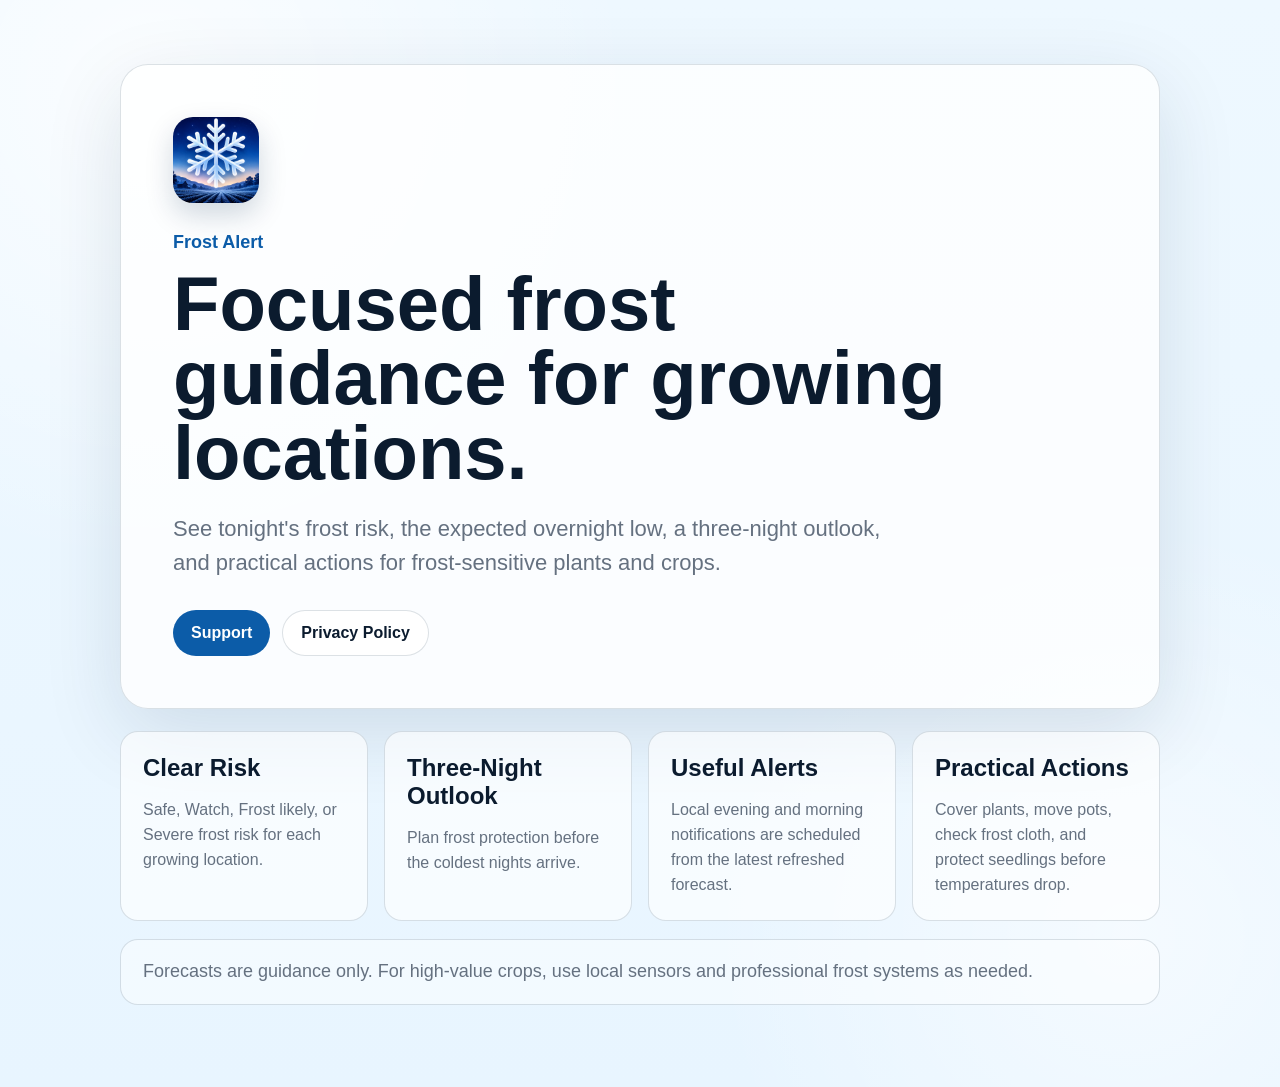
==== docs/index.html @ 586e7fa8 "Add launch marketing and support site assets" ====
<!doctype html>
<html lang="en">
<head>
  <meta charset="utf-8">
  <meta name="viewport" content="width=device-width, initial-scale=1">
  <title>Frost Alert</title>
  <meta name="description" content="Frost Alert helps growers, gardeners, vineyards, orchards, nurseries, and lifestyle blocks see clear overnight frost risk guidance.">
  <link rel="stylesheet" href="styles.css">
</head>
<body>
  <main class="page">
    <section class="hero">
      <img class="app-icon" src="assets/frost-alert-icon.png" alt="Frost Alert app icon">
      <p class="eyebrow">Frost Alert</p>
      <h1>Focused frost guidance for growing locations.</h1>
      <p class="lead">See tonight's frost risk, the expected overnight low, a three-night outlook, and practical actions for frost-sensitive plants and crops.</p>
      <div class="actions">
        <a class="button" href="support.html">Support</a>
        <a class="button secondary" href="privacy.html">Privacy Policy</a>
      </div>
    </section>

    <section class="grid" aria-label="Frost Alert features">
      <article>
        <h2>Clear Risk</h2>
        <p>Safe, Watch, Frost likely, or Severe frost risk for each growing location.</p>
      </article>
      <article>
        <h2>Three-Night Outlook</h2>
        <p>Plan frost protection before the coldest nights arrive.</p>
      </article>
      <article>
        <h2>Useful Alerts</h2>
        <p>Local evening and morning notifications are scheduled from the latest refreshed forecast.</p>
      </article>
      <article>
        <h2>Practical Actions</h2>
        <p>Cover plants, move pots, check frost cloth, and protect seedlings before temperatures drop.</p>
      </article>
    </section>

    <p class="disclaimer">Forecasts are guidance only. For high-value crops, use local sensors and professional frost systems as needed.</p>
  </main>
</body>
</html>
---- docs/styles.css ----
:root {
  color-scheme: light;
  --bg: #e8f5ff;
  --panel: rgba(255, 255, 255, 0.78);
  --ink: #0b1b2e;
  --muted: #657180;
  --line: rgba(13, 43, 76, 0.14);
  --blue: #0c5ca8;
  --green: #267a4b;
}

* {
  box-sizing: border-box;
}

body {
  margin: 0;
  font-family: -apple-system, BlinkMacSystemFont, "SF Pro Display", "Segoe UI", sans-serif;
  color: var(--ink);
  background:
    radial-gradient(circle at 12% 8%, rgba(255, 255, 255, 0.76), transparent 30rem),
    radial-gradient(circle at 88% 86%, rgba(255, 255, 255, 0.54), transparent 26rem),
    linear-gradient(180deg, #eef8ff 0%, var(--bg) 100%);
  min-height: 100vh;
}

a {
  color: var(--blue);
}

.page {
  width: min(1040px, calc(100% - 40px));
  margin: 0 auto;
  padding: 64px 0;
}

.narrow {
  width: min(760px, calc(100% - 40px));
}

.hero {
  padding: 52px;
  border: 1px solid var(--line);
  border-radius: 28px;
  background: var(--panel);
  box-shadow: 0 24px 80px rgba(7, 39, 76, 0.12);
}

.app-icon {
  width: 86px;
  height: 86px;
  border-radius: 20px;
  box-shadow: 0 12px 28px rgba(7, 39, 76, 0.18);
}

.eyebrow {
  margin: 22px 0 10px;
  color: var(--blue);
  font-weight: 700;
  letter-spacing: 0;
}

h1 {
  margin: 0;
  max-width: 820px;
  font-size: clamp(42px, 7vw, 76px);
  line-height: 0.98;
  letter-spacing: 0;
}

h2 {
  margin: 0 0 10px;
  font-size: 24px;
}

h3 {
  margin: 28px 0 8px;
  font-size: 18px;
}

p {
  color: var(--muted);
  font-size: 18px;
  line-height: 1.55;
}

.lead {
  max-width: 720px;
  font-size: 22px;
}

.actions {
  display: flex;
  flex-wrap: wrap;
  gap: 12px;
  margin-top: 30px;
}

.button {
  display: inline-flex;
  min-height: 46px;
  align-items: center;
  padding: 0 18px;
  border-radius: 999px;
  color: white;
  background: var(--blue);
  text-decoration: none;
  font-weight: 700;
}

.button.secondary {
  color: var(--ink);
  background: white;
  border: 1px solid var(--line);
}

.grid {
  display: grid;
  grid-template-columns: repeat(4, 1fr);
  gap: 16px;
  margin-top: 22px;
}

article {
  padding: 22px;
  border: 1px solid var(--line);
  border-radius: 18px;
  background: rgba(255, 255, 255, 0.64);
}

article p {
  margin-bottom: 0;
  font-size: 16px;
}

.disclaimer {
  padding: 18px 22px;
  border: 1px solid var(--line);
  border-radius: 18px;
  background: rgba(255, 255, 255, 0.46);
}

.back {
  display: inline-block;
  margin-bottom: 24px;
  font-weight: 700;
  text-decoration: none;
}

@media (max-width: 820px) {
  .page {
    width: min(100% - 28px, 1040px);
    padding: 28px 0;
  }

  .hero {
    padding: 30px;
    border-radius: 22px;
  }

  .grid {
    grid-template-columns: 1fr;
  }

  .lead {
    font-size: 19px;
  }
}
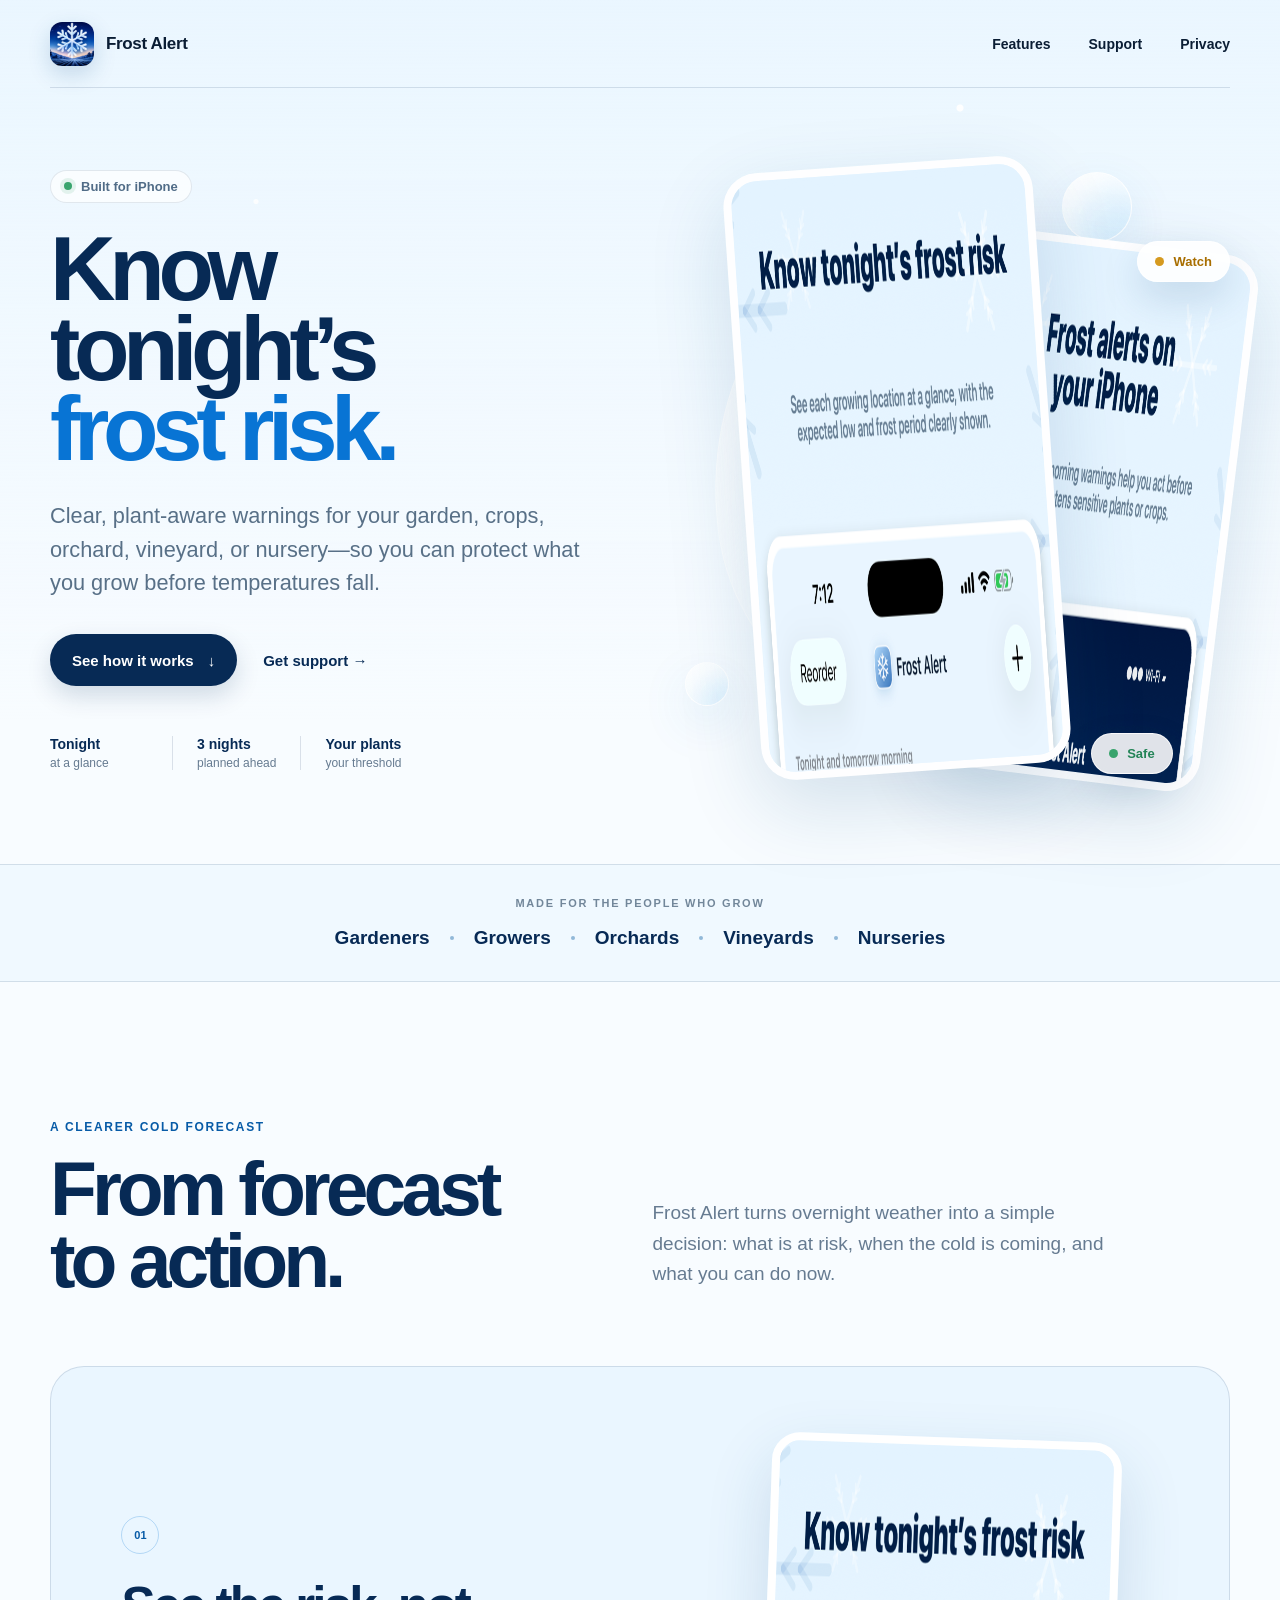
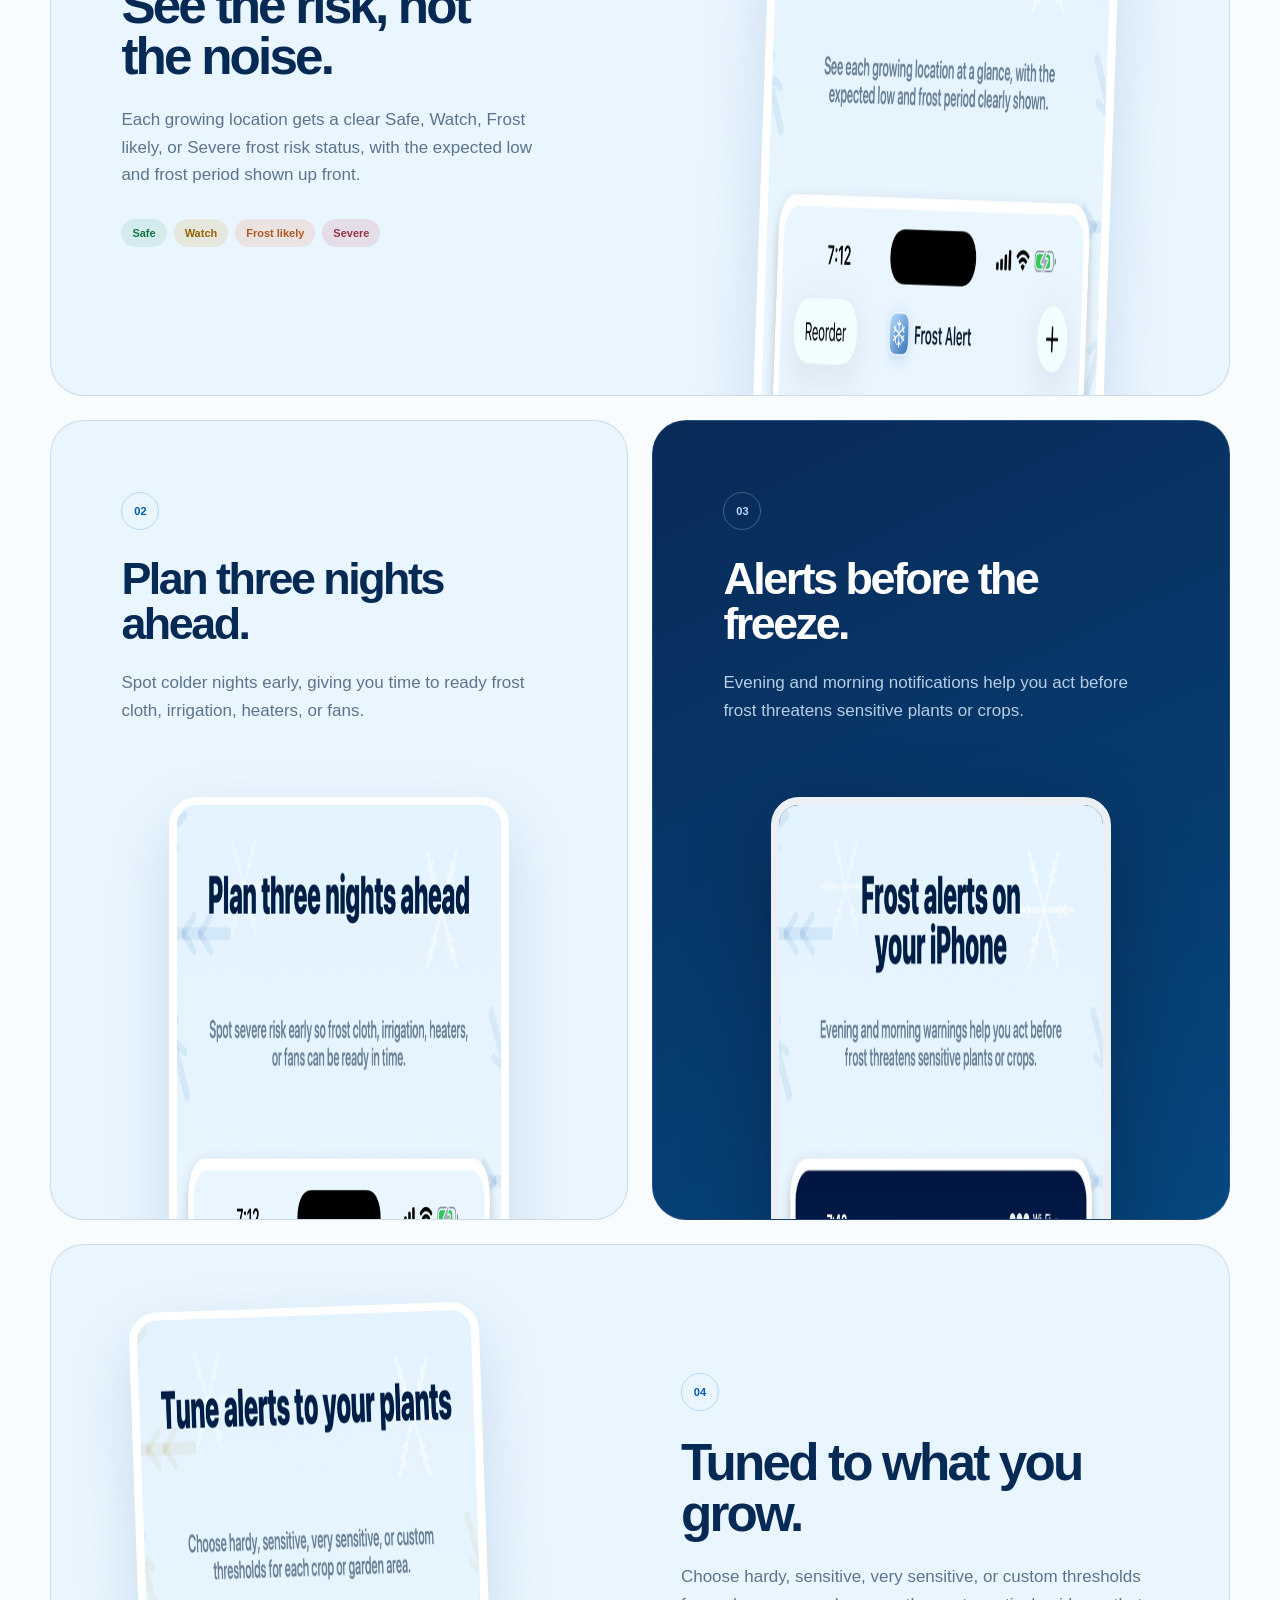
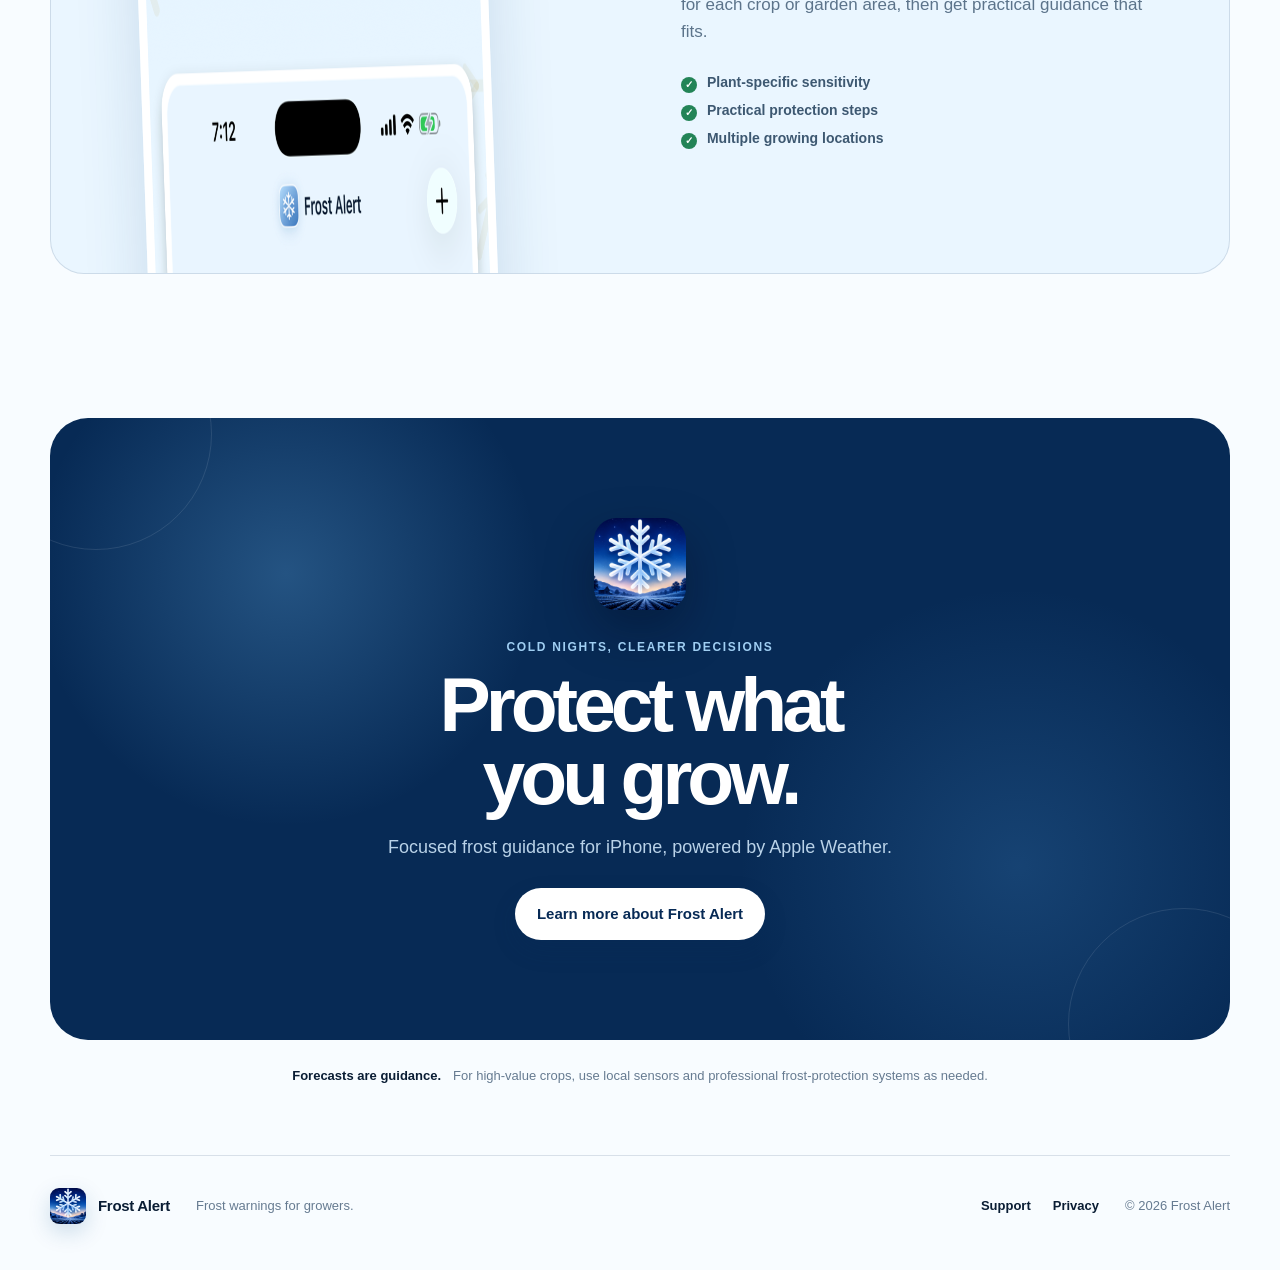
==== commit 3dfa9331: "Build Frost Alert marketing site" ====
--- a/docs/index.html
+++ b/docs/index.html
@@ -3,43 +3,152 @@
 <head>
   <meta charset="utf-8">
   <meta name="viewport" content="width=device-width, initial-scale=1">
-  <title>Frost Alert</title>
-  <meta name="description" content="Frost Alert helps growers, gardeners, vineyards, orchards, nurseries, and lifestyle blocks see clear overnight frost risk guidance.">
-  <link rel="stylesheet" href="styles.css">
+  <title>Frost Alert — Frost warnings for growers</title>
+  <meta name="description" content="Know when frost could threaten your garden, crops, orchard, vineyard, or nursery with clear overnight risk guidance for iPhone.">
+  <meta name="theme-color" content="#eaf6ff">
+  <meta property="og:title" content="Frost Alert — Know tonight's frost risk">
+  <meta property="og:description" content="Clear, plant-aware frost warnings and practical guidance for growers and gardeners.">
+  <meta property="og:type" content="website">
+  <meta property="og:url" content="https://nhcottier.github.io/frost-alert/">
+  <meta property="og:image" content="https://nhcottier.github.io/frost-alert/assets/screenshots/frost-risk-dashboard.png">
+  <link rel="icon" href="assets/frost-alert-icon.png">
+  <link rel="stylesheet" href="styles.css?v=4">
 </head>
 <body>
-  <main class="page">
-    <section class="hero">
-      <img class="app-icon" src="assets/frost-alert-icon.png" alt="Frost Alert app icon">
-      <p class="eyebrow">Frost Alert</p>
-      <h1>Focused frost guidance for growing locations.</h1>
-      <p class="lead">See tonight's frost risk, the expected overnight low, a three-night outlook, and practical actions for frost-sensitive plants and crops.</p>
-      <div class="actions">
-        <a class="button" href="support.html">Support</a>
-        <a class="button secondary" href="privacy.html">Privacy Policy</a>
+  <header class="site-header">
+    <a class="wordmark" href="index.html" aria-label="Frost Alert home">
+      <img src="assets/frost-alert-icon.png" width="44" height="44" alt="">
+      <span>Frost Alert</span>
+    </a>
+    <nav class="site-nav" aria-label="Main navigation">
+      <a href="#features">Features</a>
+      <a href="support.html">Support</a>
+      <a href="privacy.html">Privacy</a>
+    </nav>
+  </header>
+
+  <main>
+    <section class="marketing-hero">
+      <div class="hero-copy">
+        <div class="availability"><span aria-hidden="true"></span> Built for iPhone</div>
+        <h1>Know tonight’s<br><em>frost risk.</em></h1>
+        <p class="hero-lead">Clear, plant-aware warnings for your garden, crops, orchard, vineyard, or nursery—so you can protect what you grow before temperatures fall.</p>
+        <div class="hero-actions">
+          <a class="button" href="#features">See how it works <span aria-hidden="true">↓</span></a>
+          <a class="text-link" href="support.html">Get support <span aria-hidden="true">→</span></a>
+        </div>
+        <ul class="quick-facts" aria-label="App highlights">
+          <li><strong>Tonight</strong><span>at a glance</span></li>
+          <li><strong>3 nights</strong><span>planned ahead</span></li>
+          <li><strong>Your plants</strong><span>your threshold</span></li>
+        </ul>
+      </div>
+
+      <div class="hero-showcase" aria-label="Frost Alert app screens">
+        <div class="ice-orb orb-one" aria-hidden="true"></div>
+        <div class="ice-orb orb-two" aria-hidden="true"></div>
+        <figure class="screen-card screen-card-back">
+          <img src="assets/screenshots/frost-notifications.png" alt="Frost Alert evening and morning notifications on iPhone" width="739" height="1600">
+        </figure>
+        <figure class="screen-card screen-card-front">
+          <img src="assets/screenshots/frost-risk-dashboard.png" alt="Frost Alert dashboard showing severe, watch, and safe frost risk levels" width="739" height="1600">
+        </figure>
+        <div class="risk-chip risk-chip-watch"><span></span> Watch</div>
+        <div class="risk-chip risk-chip-safe"><span></span> Safe</div>
       </div>
     </section>
 
-    <section class="grid" aria-label="Frost Alert features">
-      <article>
-        <h2>Clear Risk</h2>
-        <p>Safe, Watch, Frost likely, or Severe frost risk for each growing location.</p>
-      </article>
-      <article>
-        <h2>Three-Night Outlook</h2>
-        <p>Plan frost protection before the coldest nights arrive.</p>
-      </article>
-      <article>
-        <h2>Useful Alerts</h2>
-        <p>Local evening and morning notifications are scheduled from the latest refreshed forecast.</p>
-      </article>
-      <article>
-        <h2>Practical Actions</h2>
-        <p>Cover plants, move pots, check frost cloth, and protect seedlings before temperatures drop.</p>
-      </article>
+    <section class="audience-strip" aria-label="Who Frost Alert is for">
+      <p>Made for the people who grow</p>
+      <div>
+        <span>Gardeners</span><i aria-hidden="true"></i><span>Growers</span><i aria-hidden="true"></i><span>Orchards</span><i aria-hidden="true"></i><span>Vineyards</span><i aria-hidden="true"></i><span>Nurseries</span>
+      </div>
     </section>
 
-    <p class="disclaimer">Forecasts are guidance only. For high-value crops, use local sensors and professional frost systems as needed.</p>
+    <section class="story-section" id="features">
+      <div class="section-heading">
+        <p class="kicker">A clearer cold forecast</p>
+        <h2>From forecast<br>to action.</h2>
+        <p>Frost Alert turns overnight weather into a simple decision: what is at risk, when the cold is coming, and what you can do now.</p>
+      </div>
+
+      <div class="feature-story feature-story-wide">
+        <div class="feature-copy">
+          <span class="feature-number">01</span>
+          <h3>See the risk, not the noise.</h3>
+          <p>Each growing location gets a clear Safe, Watch, Frost likely, or Severe frost risk status, with the expected low and frost period shown up front.</p>
+          <div class="risk-scale" aria-label="Frost Alert risk levels">
+            <span class="safe">Safe</span><span class="watch">Watch</span><span class="likely">Frost likely</span><span class="severe">Severe</span>
+          </div>
+        </div>
+        <div class="feature-visual visual-dashboard">
+          <img src="assets/screenshots/frost-risk-dashboard.png" alt="Dashboard showing frost risk across three growing locations" loading="lazy" width="739" height="1600">
+        </div>
+      </div>
+
+      <div class="feature-pair">
+        <article class="feature-story feature-story-tall">
+          <div class="feature-copy">
+            <span class="feature-number">02</span>
+            <h3>Plan three nights ahead.</h3>
+            <p>Spot colder nights early, giving you time to ready frost cloth, irrigation, heaters, or fans.</p>
+          </div>
+          <div class="feature-visual visual-outlook">
+            <img src="assets/screenshots/three-day-outlook.png" alt="Three-night frost outlook for a vineyard location" loading="lazy" width="739" height="1600">
+          </div>
+        </article>
+
+        <article class="feature-story feature-story-tall feature-story-dark">
+          <div class="feature-copy">
+            <span class="feature-number">03</span>
+            <h3>Alerts before the freeze.</h3>
+            <p>Evening and morning notifications help you act before frost threatens sensitive plants or crops.</p>
+          </div>
+          <div class="feature-visual visual-notifications">
+            <img src="assets/screenshots/frost-notifications.png" alt="Frost warning notifications on iPhone" loading="lazy" width="739" height="1600">
+          </div>
+        </article>
+      </div>
+
+      <div class="feature-story feature-story-wide feature-story-reverse">
+        <div class="feature-copy">
+          <span class="feature-number">04</span>
+          <h3>Tuned to what you grow.</h3>
+          <p>Choose hardy, sensitive, very sensitive, or custom thresholds for each crop or garden area, then get practical guidance that fits.</p>
+          <ul class="check-list">
+            <li>Plant-specific sensitivity</li>
+            <li>Practical protection steps</li>
+            <li>Multiple growing locations</li>
+          </ul>
+        </div>
+        <div class="feature-visual visual-plants">
+          <img src="assets/screenshots/frost-alerts.png" alt="Plant sensitivity settings and tailored frost alerts" loading="lazy" width="739" height="1600">
+        </div>
+      </div>
+    </section>
+
+    <section class="final-cta">
+      <img src="assets/frost-alert-icon.png" width="92" height="92" alt="Frost Alert app icon">
+      <p class="kicker">Cold nights, clearer decisions</p>
+      <h2>Protect what<br>you grow.</h2>
+      <p>Focused frost guidance for iPhone, powered by Apple Weather.</p>
+      <a class="button button-light" href="support.html">Learn more about Frost Alert</a>
+    </section>
+
+    <aside class="disclaimer marketing-disclaimer">
+      <strong>Forecasts are guidance.</strong>
+      <span>For high-value crops, use local sensors and professional frost-protection systems as needed.</span>
+    </aside>
   </main>
+
+  <footer class="site-footer">
+    <a class="wordmark footer-wordmark" href="index.html">
+      <img src="assets/frost-alert-icon.png" width="36" height="36" alt="">
+      <span>Frost Alert</span>
+    </a>
+    <p>Frost warnings for growers.</p>
+    <nav aria-label="Footer navigation"><a href="support.html">Support</a><a href="privacy.html">Privacy</a></nav>
+    <p class="copyright">© 2026 Frost Alert</p>
+  </footer>
 </body>
 </html>
--- a/docs/styles.css
+++ b/docs/styles.css
@@ -1,168 +1,1174 @@
 :root {
   color-scheme: light;
-  --bg: #e8f5ff;
-  --panel: rgba(255, 255, 255, 0.78);
-  --ink: #0b1b2e;
-  --muted: #657180;
-  --line: rgba(13, 43, 76, 0.14);
-  --blue: #0c5ca8;
-  --green: #267a4b;
+  --ice: #eaf6ff;
+  --ice-deep: #d8edfc;
+  --navy: #072a55;
+  --ink: #0a1d34;
+  --muted: #667b91;
+  --blue: #0874d4;
+  --blue-dark: #075ba7;
+  --green: #238457;
+  --gold: #a86e00;
+  --red: #a73b4c;
+  --line: rgba(7, 42, 85, 0.13);
+  --white: #ffffff;
+  --shadow: 0 28px 80px rgba(21, 83, 132, 0.16);
 }
 
 * {
   box-sizing: border-box;
 }
 
+html {
+  scroll-behavior: smooth;
+}
+
 body {
   margin: 0;
+  overflow-x: clip;
+  color: var(--ink);
+  background: #f8fcff;
   font-family: -apple-system, BlinkMacSystemFont, "SF Pro Display", "Segoe UI", sans-serif;
+  -webkit-font-smoothing: antialiased;
+}
+
+body::before {
+  position: fixed;
+  inset: 0 0 auto;
+  z-index: -1;
+  height: 720px;
+  background:
+    radial-gradient(circle at 75% 15%, rgba(255, 255, 255, 0.95) 0 3px, transparent 4px),
+    radial-gradient(circle at 20% 28%, rgba(255, 255, 255, 0.8) 0 2px, transparent 3px),
+    linear-gradient(180deg, var(--ice) 0%, rgba(234, 246, 255, 0) 100%);
+  content: "";
+  pointer-events: none;
+}
+
+a {
+  color: var(--blue-dark);
+  text-underline-offset: 3px;
+}
+
+img {
+  display: block;
+  max-width: 100%;
+}
+
+.site-header,
+.site-footer,
+.marketing-hero,
+.story-section,
+.final-cta,
+.marketing-disclaimer,
+.content-page {
+  width: min(1180px, calc(100% - 48px));
+  margin-inline: auto;
+}
+
+.site-header {
+  display: flex;
+  align-items: center;
+  justify-content: space-between;
+  min-height: 88px;
+  border-bottom: 1px solid var(--line);
+}
+
+.wordmark {
+  display: inline-flex;
+  align-items: center;
+  gap: 12px;
   color: var(--ink);
-  background:
-    radial-gradient(circle at 12% 8%, rgba(255, 255, 255, 0.76), transparent 30rem),
-    radial-gradient(circle at 88% 86%, rgba(255, 255, 255, 0.54), transparent 26rem),
-    linear-gradient(180deg, #eef8ff 0%, var(--bg) 100%);
-  min-height: 100vh;
-}
-
-a {
+  font-size: 17px;
+  font-weight: 800;
+  letter-spacing: -0.02em;
+  text-decoration: none;
+}
+
+.wordmark img {
+  border-radius: 12px;
+  box-shadow: 0 8px 22px rgba(13, 78, 132, 0.18);
+}
+
+.site-nav {
+  display: flex;
+  align-items: center;
+  gap: clamp(20px, 3vw, 38px);
+}
+
+.site-nav a {
+  position: relative;
+  color: var(--ink);
+  font-size: 14px;
+  font-weight: 700;
+  text-decoration: none;
+}
+
+.site-nav a::after {
+  position: absolute;
+  right: 0;
+  bottom: -9px;
+  left: 0;
+  height: 2px;
+  border-radius: 2px;
+  background: var(--blue);
+  content: "";
+  opacity: 0;
+  transform: scaleX(0.6);
+  transition: 180ms ease;
+}
+
+.site-nav a:hover::after,
+.site-nav a:focus-visible::after,
+.site-nav a[aria-current="page"]::after {
+  opacity: 1;
+  transform: scaleX(1);
+}
+
+.marketing-hero {
+  display: grid;
+  grid-template-columns: minmax(0, 0.96fr) minmax(460px, 1.04fr);
+  gap: clamp(40px, 6vw, 92px);
+  align-items: center;
+  min-height: 760px;
+  padding: 72px 0 84px;
+}
+
+.availability {
+  display: inline-flex;
+  align-items: center;
+  gap: 9px;
+  margin-bottom: 26px;
+  padding: 8px 13px;
+  border: 1px solid rgba(7, 42, 85, 0.1);
+  border-radius: 999px;
+  color: #506c87;
+  background: rgba(255, 255, 255, 0.68);
+  font-size: 13px;
+  font-weight: 700;
+}
+
+.availability span {
+  width: 8px;
+  height: 8px;
+  border-radius: 50%;
+  background: #39a46d;
+  box-shadow: 0 0 0 4px rgba(57, 164, 109, 0.12);
+}
+
+.marketing-hero h1,
+.content-hero h1 {
+  margin: 0;
+  color: var(--navy);
+  font-size: clamp(58px, 7.1vw, 100px);
+  font-weight: 800;
+  letter-spacing: -0.07em;
+  line-height: 0.88;
+}
+
+.marketing-hero h1 em {
   color: var(--blue);
-}
-
-.page {
-  width: min(1040px, calc(100% - 40px));
-  margin: 0 auto;
-  padding: 64px 0;
-}
-
-.narrow {
-  width: min(760px, calc(100% - 40px));
-}
-
-.hero {
-  padding: 52px;
-  border: 1px solid var(--line);
-  border-radius: 28px;
-  background: var(--panel);
-  box-shadow: 0 24px 80px rgba(7, 39, 76, 0.12);
-}
-
-.app-icon {
-  width: 86px;
-  height: 86px;
-  border-radius: 20px;
-  box-shadow: 0 12px 28px rgba(7, 39, 76, 0.18);
-}
-
-.eyebrow {
-  margin: 22px 0 10px;
-  color: var(--blue);
-  font-weight: 700;
-  letter-spacing: 0;
-}
-
-h1 {
-  margin: 0;
-  max-width: 820px;
-  font-size: clamp(42px, 7vw, 76px);
-  line-height: 0.98;
-  letter-spacing: 0;
-}
-
-h2 {
-  margin: 0 0 10px;
-  font-size: 24px;
-}
-
-h3 {
-  margin: 28px 0 8px;
-  font-size: 18px;
-}
-
-p {
-  color: var(--muted);
-  font-size: 18px;
+  font-style: normal;
+}
+
+.hero-lead {
+  max-width: 590px;
+  margin: 30px 0 0;
+  color: #587087;
+  font-size: clamp(18px, 1.7vw, 22px);
   line-height: 1.55;
 }
 
-.lead {
-  max-width: 720px;
-  font-size: 22px;
-}
-
-.actions {
+.hero-actions {
   display: flex;
   flex-wrap: wrap;
-  gap: 12px;
-  margin-top: 30px;
+  align-items: center;
+  gap: 26px;
+  margin-top: 34px;
 }
 
 .button {
   display: inline-flex;
-  min-height: 46px;
+  min-height: 52px;
   align-items: center;
-  padding: 0 18px;
+  justify-content: center;
+  gap: 14px;
+  padding: 0 22px;
   border-radius: 999px;
   color: white;
-  background: var(--blue);
+  background: var(--navy);
+  box-shadow: 0 10px 24px rgba(7, 42, 85, 0.16);
+  font-size: 15px;
+  font-weight: 800;
   text-decoration: none;
-  font-weight: 700;
-}
-
-.button.secondary {
+  transition: transform 180ms ease, background 180ms ease, box-shadow 180ms ease;
+}
+
+.button:hover,
+.button:focus-visible {
+  background: var(--blue-dark);
+  box-shadow: 0 14px 32px rgba(7, 74, 135, 0.22);
+  transform: translateY(-2px);
+}
+
+.text-link {
+  color: var(--navy);
+  font-size: 15px;
+  font-weight: 800;
+  text-decoration: none;
+}
+
+.quick-facts {
+  display: flex;
+  gap: 0;
+  margin: 50px 0 0;
+  padding: 0;
+  list-style: none;
+}
+
+.quick-facts li {
+  min-width: 122px;
+  padding: 0 24px;
+  border-left: 1px solid var(--line);
+}
+
+.quick-facts li:first-child {
+  padding-left: 0;
+  border-left: 0;
+}
+
+.quick-facts strong,
+.quick-facts span {
+  display: block;
+}
+
+.quick-facts strong {
+  color: var(--navy);
+  font-size: 14px;
+}
+
+.quick-facts span {
+  margin-top: 4px;
+  color: var(--muted);
+  font-size: 12px;
+}
+
+.hero-showcase {
+  position: relative;
+  min-height: 620px;
+  isolation: isolate;
+}
+
+.hero-showcase::before {
+  position: absolute;
+  top: 10%;
+  right: 5%;
+  bottom: 5%;
+  left: 10%;
+  z-index: -2;
+  border: 1px solid rgba(255, 255, 255, 0.8);
+  border-radius: 48% 52% 44% 56% / 53% 41% 59% 47%;
+  background: linear-gradient(145deg, rgba(255, 255, 255, 0.82), rgba(205, 235, 255, 0.36));
+  box-shadow: inset 0 0 70px rgba(255, 255, 255, 0.72);
+  content: "";
+  transform: rotate(-8deg);
+}
+
+.screen-card {
+  position: absolute;
+  margin: 0;
+  overflow: hidden;
+  border: 8px solid rgba(255, 255, 255, 0.94);
+  border-radius: 34px;
+  background: var(--ice);
+  box-shadow: var(--shadow);
+}
+
+.screen-card img {
+  width: 100%;
+}
+
+.screen-card-front {
+  top: 4px;
+  left: 15%;
+  z-index: 2;
+  width: min(310px, 57%);
+  height: 608px;
+  transform: rotate(-4deg);
+}
+
+.screen-card-front img {
+  transform: translateY(-1px);
+}
+
+.screen-card-back {
+  top: 80px;
+  right: 0;
+  z-index: 1;
+  width: min(278px, 50%);
+  height: 540px;
+  transform: rotate(7deg);
+}
+
+.risk-chip {
+  position: absolute;
+  z-index: 4;
+  display: flex;
+  align-items: center;
+  gap: 9px;
+  padding: 12px 17px;
+  border: 1px solid rgba(255, 255, 255, 0.82);
+  border-radius: 999px;
+  background: rgba(255, 255, 255, 0.88);
+  box-shadow: 0 16px 38px rgba(11, 65, 112, 0.15);
+  backdrop-filter: blur(12px);
+  font-size: 13px;
+  font-weight: 800;
+}
+
+.risk-chip span {
+  width: 9px;
+  height: 9px;
+  border-radius: 50%;
+}
+
+.risk-chip-watch {
+  top: 13%;
+  right: 0;
+  color: var(--gold);
+}
+
+.risk-chip-watch span {
+  background: #d59a20;
+}
+
+.risk-chip-safe {
+  right: 10%;
+  bottom: 1%;
+  color: var(--green);
+}
+
+.risk-chip-safe span {
+  background: #39a46d;
+}
+
+.ice-orb {
+  position: absolute;
+  z-index: -1;
+  border: 1px solid rgba(255, 255, 255, 0.9);
+  border-radius: 50%;
+  background: linear-gradient(145deg, rgba(255, 255, 255, 0.82), rgba(130, 203, 249, 0.28));
+  box-shadow: inset 10px 10px 22px rgba(255, 255, 255, 0.65), 0 18px 50px rgba(53, 139, 202, 0.12);
+}
+
+.orb-one {
+  top: 2%;
+  right: 17%;
+  width: 70px;
+  height: 70px;
+}
+
+.orb-two {
+  bottom: 12%;
+  left: 5%;
+  width: 44px;
+  height: 44px;
+}
+
+.audience-strip {
+  padding: 32px max(24px, calc((100vw - 1180px) / 2));
+  border-top: 1px solid var(--line);
+  border-bottom: 1px solid var(--line);
+  background: rgba(234, 246, 255, 0.58);
+  text-align: center;
+}
+
+.audience-strip p {
+  margin: 0 0 18px;
+  color: #72879a;
+  font-size: 11px;
+  font-weight: 800;
+  letter-spacing: 0.16em;
+  text-transform: uppercase;
+}
+
+.audience-strip div {
+  display: flex;
+  flex-wrap: wrap;
+  align-items: center;
+  justify-content: center;
+  gap: 20px;
+  color: var(--navy);
+  font-size: clamp(15px, 2vw, 19px);
+  font-weight: 750;
+}
+
+.audience-strip i {
+  width: 4px;
+  height: 4px;
+  border-radius: 50%;
+  background: #91b9d8;
+}
+
+.story-section {
+  padding: 130px 0 120px;
+}
+
+.section-heading {
+  display: grid;
+  grid-template-columns: 0.95fr 1.05fr;
+  gap: 40px 80px;
+  align-items: end;
+  margin-bottom: 70px;
+}
+
+.section-heading .kicker {
+  grid-column: 1 / -1;
+  margin-bottom: -22px;
+}
+
+.kicker {
+  margin: 0 0 14px;
+  color: var(--blue-dark);
+  font-size: 12px;
+  font-weight: 850;
+  letter-spacing: 0.14em;
+  text-transform: uppercase;
+}
+
+.section-heading h2,
+.final-cta h2,
+.contact-card h2 {
+  margin: 0;
+  color: var(--navy);
+  font-size: clamp(50px, 6vw, 80px);
+  letter-spacing: -0.065em;
+  line-height: 0.94;
+}
+
+.section-heading > p:last-child {
+  max-width: 470px;
+  margin: 0 0 7px;
+  color: var(--muted);
+  font-size: 19px;
+  line-height: 1.6;
+}
+
+.feature-story {
+  position: relative;
+  overflow: hidden;
+  border: 1px solid var(--line);
+  border-radius: 34px;
+  background: var(--ice);
+}
+
+.feature-story-wide {
+  display: grid;
+  grid-template-columns: minmax(0, 0.95fr) minmax(400px, 1.05fr);
+  min-height: 630px;
+  margin-bottom: 24px;
+}
+
+.feature-copy {
+  position: relative;
+  z-index: 2;
+  display: flex;
+  flex-direction: column;
+  align-items: flex-start;
+  justify-content: center;
+  padding: clamp(38px, 5.5vw, 72px);
+}
+
+.feature-number {
+  display: grid;
+  width: 38px;
+  height: 38px;
+  margin-bottom: 26px;
+  place-items: center;
+  border: 1px solid rgba(8, 116, 212, 0.24);
+  border-radius: 50%;
+  color: var(--blue-dark);
+  font-size: 11px;
+  font-weight: 800;
+}
+
+.feature-copy h3 {
+  max-width: 480px;
+  margin: 0;
+  color: var(--navy);
+  font-size: clamp(35px, 4vw, 54px);
+  letter-spacing: -0.055em;
+  line-height: 1;
+}
+
+.feature-copy p {
+  max-width: 480px;
+  margin: 24px 0 0;
+  color: #5c748b;
+  font-size: 17px;
+  line-height: 1.62;
+}
+
+.risk-scale {
+  display: flex;
+  flex-wrap: wrap;
+  gap: 7px;
+  margin-top: 30px;
+}
+
+.risk-scale span {
+  padding: 8px 11px;
+  border-radius: 999px;
+  font-size: 11px;
+  font-weight: 800;
+}
+
+.risk-scale .safe { color: #167046; background: rgba(57, 164, 109, 0.13); }
+.risk-scale .watch { color: #956200; background: rgba(213, 154, 32, 0.15); }
+.risk-scale .likely { color: #b1571e; background: rgba(231, 117, 49, 0.14); }
+.risk-scale .severe { color: #963245; background: rgba(192, 63, 83, 0.13); }
+
+.feature-visual {
+  position: relative;
+  min-height: 560px;
+}
+
+.feature-visual img {
+  position: absolute;
+  width: 350px;
+  border: 8px solid white;
+  border-radius: 28px 28px 0 0;
+  box-shadow: 0 26px 64px rgba(23, 83, 130, 0.16);
+}
+
+.visual-dashboard img {
+  top: 70px;
+  left: 50%;
+  transform: translateX(-50%) rotate(2deg);
+}
+
+.feature-pair {
+  display: grid;
+  grid-template-columns: 1fr 1fr;
+  gap: 24px;
+  margin-bottom: 24px;
+}
+
+.feature-story-tall {
+  min-height: 800px;
+}
+
+.feature-story-tall .feature-copy {
+  justify-content: flex-start;
+  padding-bottom: 20px;
+}
+
+.feature-story-tall .feature-copy h3 {
+  font-size: clamp(34px, 3.5vw, 48px);
+}
+
+.feature-story-tall .feature-visual {
+  position: absolute;
+  right: 0;
+  bottom: 0;
+  left: 0;
+  height: 440px;
+  min-height: 0;
+}
+
+.feature-story-tall .feature-visual img {
+  top: 18px;
+  left: 50%;
+  width: 340px;
+  transform: translateX(-50%);
+}
+
+.feature-story-dark {
+  border-color: rgba(255, 255, 255, 0.1);
+  background: linear-gradient(155deg, #082a57, #06477f);
+}
+
+.feature-story-dark .feature-number {
+  border-color: rgba(255, 255, 255, 0.24);
+  color: #b8ddff;
+}
+
+.feature-story-dark .feature-copy h3 {
+  color: white;
+}
+
+.feature-story-dark .feature-copy p {
+  color: #b6cee4;
+}
+
+.feature-story-dark .feature-visual img {
+  border-color: rgba(255, 255, 255, 0.92);
+  box-shadow: 0 30px 80px rgba(0, 12, 28, 0.35);
+}
+
+.feature-story-reverse .feature-copy {
+  grid-column: 2;
+}
+
+.feature-story-reverse .feature-visual {
+  grid-row: 1;
+  grid-column: 1;
+}
+
+.visual-plants img {
+  top: 62px;
+  left: 50%;
+  transform: translateX(-50%) rotate(-2deg);
+}
+
+.check-list {
+  display: grid;
+  gap: 12px;
+  margin: 28px 0 0;
+  padding: 0;
+  list-style: none;
+}
+
+.check-list li {
+  position: relative;
+  padding-left: 26px;
+  color: #3d5871;
+  font-size: 14px;
+  font-weight: 750;
+}
+
+.check-list li::before {
+  position: absolute;
+  top: 3px;
+  left: 0;
+  display: grid;
+  width: 16px;
+  height: 16px;
+  place-items: center;
+  border-radius: 50%;
+  color: white;
+  background: var(--green);
+  content: "✓";
+  font-size: 10px;
+}
+
+.final-cta {
+  position: relative;
+  overflow: hidden;
+  padding: 100px 28px;
+  border-radius: 38px;
+  background:
+    radial-gradient(circle at 20% 25%, rgba(111, 190, 247, 0.28), transparent 24%),
+    radial-gradient(circle at 82% 72%, rgba(71, 145, 210, 0.24), transparent 26%),
+    var(--navy);
+  text-align: center;
+}
+
+.final-cta::before,
+.final-cta::after {
+  position: absolute;
+  width: 230px;
+  height: 230px;
+  border: 1px solid rgba(255, 255, 255, 0.1);
+  border-radius: 50%;
+  content: "";
+}
+
+.final-cta::before { top: -100px; left: -70px; }
+.final-cta::after { right: -70px; bottom: -100px; }
+
+.final-cta img {
+  margin: 0 auto 30px;
+  border-radius: 22px;
+  box-shadow: 0 20px 48px rgba(0, 10, 28, 0.35);
+}
+
+.final-cta .kicker {
+  color: #9fcef2;
+}
+
+.final-cta h2 {
+  color: white;
+}
+
+.final-cta > p:not(.kicker) {
+  margin: 24px auto 30px;
+  color: #b9d2e8;
+  font-size: 18px;
+}
+
+.button-light {
+  color: var(--navy);
+  background: white;
+}
+
+.button-light:hover,
+.button-light:focus-visible {
+  color: white;
+}
+
+.marketing-disclaimer {
+  display: flex;
+  gap: 12px;
+  justify-content: center;
+  padding: 28px 0 72px;
+  color: var(--muted);
+  font-size: 13px;
+  text-align: center;
+}
+
+.marketing-disclaimer strong {
   color: var(--ink);
-  background: white;
-  border: 1px solid var(--line);
-}
-
-.grid {
+}
+
+.site-footer {
   display: grid;
-  grid-template-columns: repeat(4, 1fr);
-  gap: 16px;
-  margin-top: 22px;
-}
-
-article {
-  padding: 22px;
-  border: 1px solid var(--line);
-  border-radius: 18px;
-  background: rgba(255, 255, 255, 0.64);
-}
-
-article p {
-  margin-bottom: 0;
-  font-size: 16px;
-}
-
-.disclaimer {
-  padding: 18px 22px;
-  border: 1px solid var(--line);
-  border-radius: 18px;
-  background: rgba(255, 255, 255, 0.46);
-}
-
-.back {
-  display: inline-block;
-  margin-bottom: 24px;
+  grid-template-columns: auto 1fr auto auto;
+  gap: 26px;
+  align-items: center;
+  padding: 32px 0 46px;
+  border-top: 1px solid var(--line);
+  color: var(--muted);
+  font-size: 13px;
+}
+
+.footer-wordmark {
+  font-size: 15px;
+}
+
+.footer-wordmark img {
+  border-radius: 9px;
+}
+
+.site-footer p {
+  margin: 0;
+}
+
+.site-footer nav {
+  display: flex;
+  gap: 22px;
+}
+
+.site-footer nav a {
+  color: var(--ink);
   font-weight: 700;
   text-decoration: none;
 }
 
-@media (max-width: 820px) {
-  .page {
-    width: min(100% - 28px, 1040px);
+/* Support and privacy */
+.content-page {
+  padding: 82px 0 110px;
+}
+
+.content-hero {
+  max-width: 850px;
+  padding: 54px 0 70px;
+}
+
+.content-hero h1 {
+  font-size: clamp(58px, 8vw, 98px);
+}
+
+.content-hero > p:not(.kicker) {
+  max-width: 720px;
+  margin: 28px 0 0;
+  color: #587087;
+  font-size: 20px;
+  line-height: 1.6;
+}
+
+.updated-date {
+  display: inline-block;
+  margin-top: 22px;
+  padding: 8px 12px;
+  border: 1px solid var(--line);
+  border-radius: 999px;
+  color: var(--muted);
+  background: rgba(255, 255, 255, 0.68);
+  font-size: 12px;
+  font-weight: 700;
+}
+
+.content-panel {
+  padding: clamp(34px, 6vw, 74px);
+  border: 1px solid var(--line);
+  border-radius: 34px;
+  background: rgba(255, 255, 255, 0.82);
+  box-shadow: 0 26px 70px rgba(23, 83, 130, 0.08);
+}
+
+.content-panel > h2,
+.policy-sections h2 {
+  margin: 0;
+  color: var(--navy);
+  font-size: clamp(28px, 4vw, 42px);
+  letter-spacing: -0.045em;
+}
+
+.faq-list {
+  margin-top: 20px;
+}
+
+.faq-list article {
+  display: grid;
+  grid-template-columns: minmax(220px, 0.75fr) minmax(0, 1.25fr);
+  gap: 44px;
+  padding: 34px 0;
+  border-top: 1px solid var(--line);
+}
+
+.faq-list h3 {
+  margin: 0;
+  color: var(--ink);
+  font-size: 18px;
+  line-height: 1.35;
+}
+
+.faq-list p,
+.policy-sections p {
+  margin: 0;
+  color: var(--muted);
+  font-size: 16px;
+  line-height: 1.7;
+}
+
+.contact-card {
+  display: flex;
+  align-items: center;
+  justify-content: space-between;
+  gap: 30px;
+  margin-top: 24px;
+  padding: 46px 54px;
+  border-radius: 30px;
+  color: white;
+  background: var(--navy);
+}
+
+.contact-card .kicker {
+  color: #9fcef2;
+}
+
+.contact-card h2 {
+  color: white;
+  font-size: clamp(34px, 4vw, 48px);
+}
+
+.contact-card .button {
+  flex: 0 0 auto;
+  color: var(--navy);
+  background: white;
+}
+
+.policy-sections {
+  display: grid;
+  grid-template-columns: 1fr 1fr;
+  gap: 0 70px;
+}
+
+.policy-sections section {
+  padding: 34px 0;
+  border-top: 1px solid var(--line);
+}
+
+.policy-sections section:nth-child(-n+2) {
+  border-top: 0;
+  padding-top: 0;
+}
+
+.policy-sections h2 {
+  margin-bottom: 16px;
+  font-size: 25px;
+}
+
+@media (prefers-reduced-motion: reduce) {
+  html { scroll-behavior: auto; }
+  *, *::before, *::after { transition-duration: 0.01ms !important; }
+}
+
+@media (max-width: 980px) {
+  .marketing-hero {
+    grid-template-columns: 1fr;
+    gap: 36px;
+    padding-top: 60px;
+  }
+
+  .hero-copy {
+    text-align: center;
+  }
+
+  .hero-lead {
+    margin-inline: auto;
+  }
+
+  .hero-actions,
+  .quick-facts {
+    justify-content: center;
+  }
+
+  .hero-showcase {
+    width: min(600px, 100%);
+    margin-inline: auto;
+  }
+
+  .section-heading {
+    grid-template-columns: 1fr;
+  }
+
+  .section-heading .kicker {
+    margin-bottom: -12px;
+  }
+
+  .feature-story-wide {
+    grid-template-columns: 1fr 1fr;
+  }
+
+  .site-footer {
+    grid-template-columns: auto 1fr auto;
+  }
+
+  .copyright {
+    grid-column: 2;
+  }
+}
+
+@media (max-width: 760px) {
+  .site-header,
+  .site-footer,
+  .marketing-hero,
+  .story-section,
+  .final-cta,
+  .marketing-disclaimer,
+  .content-page {
+    width: min(100% - 28px, 1180px);
+  }
+
+  .site-header {
+    min-height: 74px;
+  }
+
+  .site-nav {
+    gap: 16px;
+  }
+
+  .site-nav a:first-child {
+    display: none;
+  }
+
+  .marketing-hero {
+    min-height: 0;
+    padding: 48px 0 64px;
+  }
+
+  .marketing-hero h1 {
+    font-size: clamp(52px, 16vw, 74px);
+  }
+
+  .hero-lead {
+    font-size: 18px;
+  }
+
+  .quick-facts li {
+    min-width: 0;
+    padding: 0 13px;
+  }
+
+  .hero-showcase {
+    min-height: 500px;
+  }
+
+  .screen-card-front {
+    left: 7%;
+    width: 58%;
+    height: 480px;
+  }
+
+  .screen-card-back {
+    top: 66px;
+    right: 8px;
+    width: 52%;
+    height: 420px;
+  }
+
+  .risk-chip-watch { top: 9%; }
+  .risk-chip-safe { right: 4%; bottom: 0; }
+
+  .audience-strip div {
+    gap: 10px 14px;
+  }
+
+  .story-section {
+    padding: 84px 0 76px;
+  }
+
+  .section-heading {
+    margin-bottom: 42px;
+  }
+
+  .section-heading > p:last-child {
+    font-size: 17px;
+  }
+
+  .feature-story,
+  .final-cta,
+  .content-panel {
+    border-radius: 26px;
+  }
+
+  .feature-story-wide,
+  .feature-pair {
+    grid-template-columns: 1fr;
+  }
+
+  .feature-story-wide {
+    min-height: 850px;
+  }
+
+  .feature-story-wide .feature-copy,
+  .feature-story-reverse .feature-copy {
+    grid-row: 1;
+    grid-column: 1;
+    justify-content: flex-start;
+  }
+
+  .feature-story-wide .feature-visual,
+  .feature-story-reverse .feature-visual {
+    position: absolute;
+    right: 0;
+    bottom: 0;
+    left: 0;
+    height: 470px;
+    min-height: 0;
+    grid-row: auto;
+    grid-column: auto;
+  }
+
+  .feature-story-wide .feature-visual img,
+  .feature-story-reverse .feature-visual img {
+    top: 16px;
+    width: min(330px, 76%);
+  }
+
+  .feature-story-tall {
+    min-height: 770px;
+  }
+
+  .feature-copy {
+    padding: 36px 30px;
+  }
+
+  .feature-copy h3,
+  .feature-story-tall .feature-copy h3 {
+    font-size: 38px;
+  }
+
+  .final-cta {
+    padding: 72px 24px;
+  }
+
+  .marketing-disclaimer {
+    flex-direction: column;
+    padding-bottom: 54px;
+  }
+
+  .site-footer {
+    grid-template-columns: 1fr auto;
+    gap: 18px;
+  }
+
+  .site-footer > p:not(.copyright) {
+    display: none;
+  }
+
+  .site-footer nav {
+    grid-row: 2;
+  }
+
+  .copyright {
+    grid-row: 2;
+    grid-column: 2;
+  }
+
+  .content-page {
+    padding: 40px 0 72px;
+  }
+
+  .content-hero {
+    padding: 42px 0 52px;
+  }
+
+  .content-hero > p:not(.kicker) {
+    font-size: 18px;
+  }
+
+  .faq-list article,
+  .policy-sections {
+    grid-template-columns: 1fr;
+  }
+
+  .faq-list article {
+    gap: 14px;
     padding: 28px 0;
   }
 
-  .hero {
-    padding: 30px;
-    border-radius: 22px;
-  }
-
-  .grid {
-    grid-template-columns: 1fr;
-  }
-
-  .lead {
-    font-size: 19px;
-  }
-}
+  .contact-card {
+    align-items: flex-start;
+    flex-direction: column;
+    padding: 38px 30px;
+  }
+
+  .policy-sections {
+    gap: 0;
+  }
+
+  .policy-sections section:nth-child(2) {
+    padding-top: 34px;
+    border-top: 1px solid var(--line);
+  }
+}
+
+@media (max-width: 420px) {
+  .wordmark {
+    gap: 9px;
+    font-size: 15px;
+  }
+
+  .wordmark img {
+    width: 38px;
+    height: 38px;
+  }
+
+  .site-nav a {
+    font-size: 13px;
+  }
+
+  .hero-actions {
+    flex-direction: column;
+  }
+
+  .quick-facts {
+    margin-top: 40px;
+  }
+
+  .quick-facts strong { font-size: 12px; }
+  .quick-facts span { font-size: 10px; }
+
+  .hero-showcase {
+    min-height: 430px;
+  }
+
+  .screen-card {
+    border-width: 6px;
+    border-radius: 25px;
+  }
+
+  .screen-card-front { height: 410px; }
+  .screen-card-back { height: 360px; }
+
+  .risk-chip {
+    padding: 9px 12px;
+    font-size: 11px;
+  }
+
+  .feature-story-wide { min-height: 820px; }
+  .feature-story-tall { min-height: 740px; }
+}
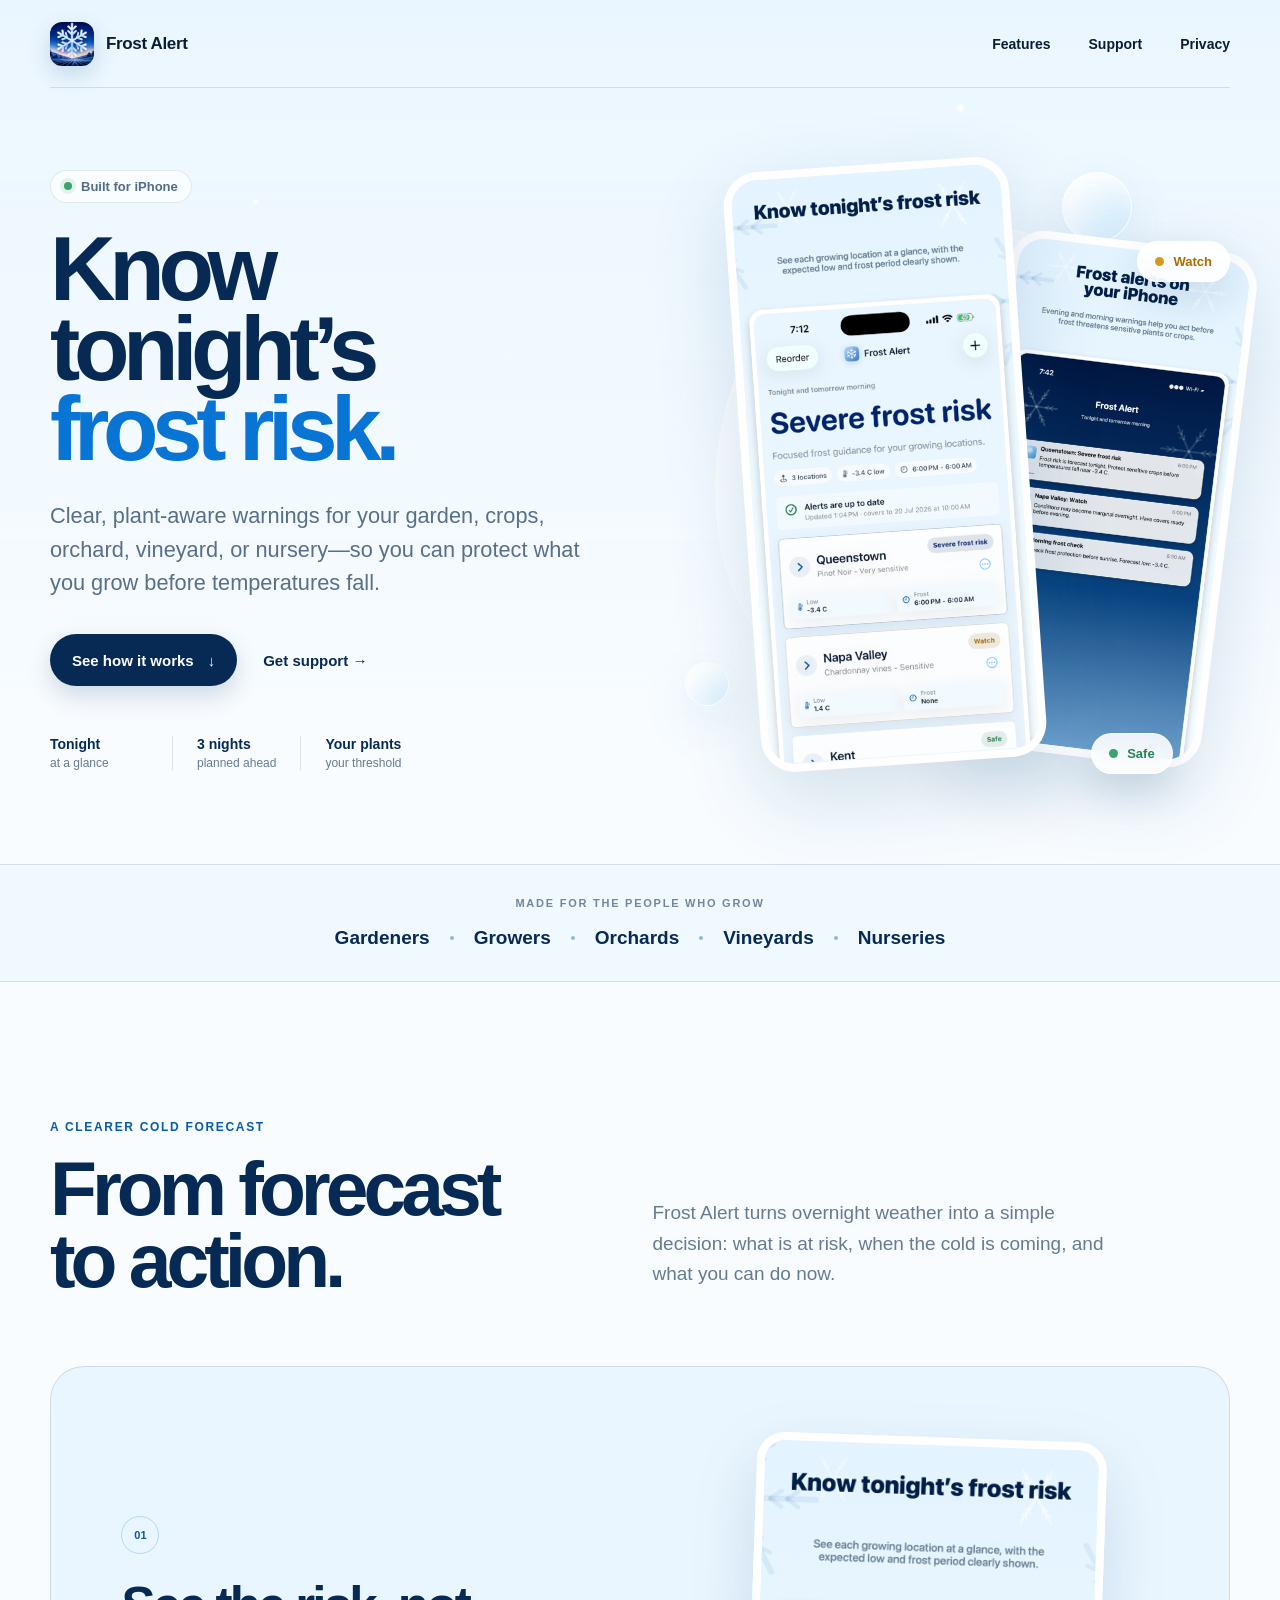
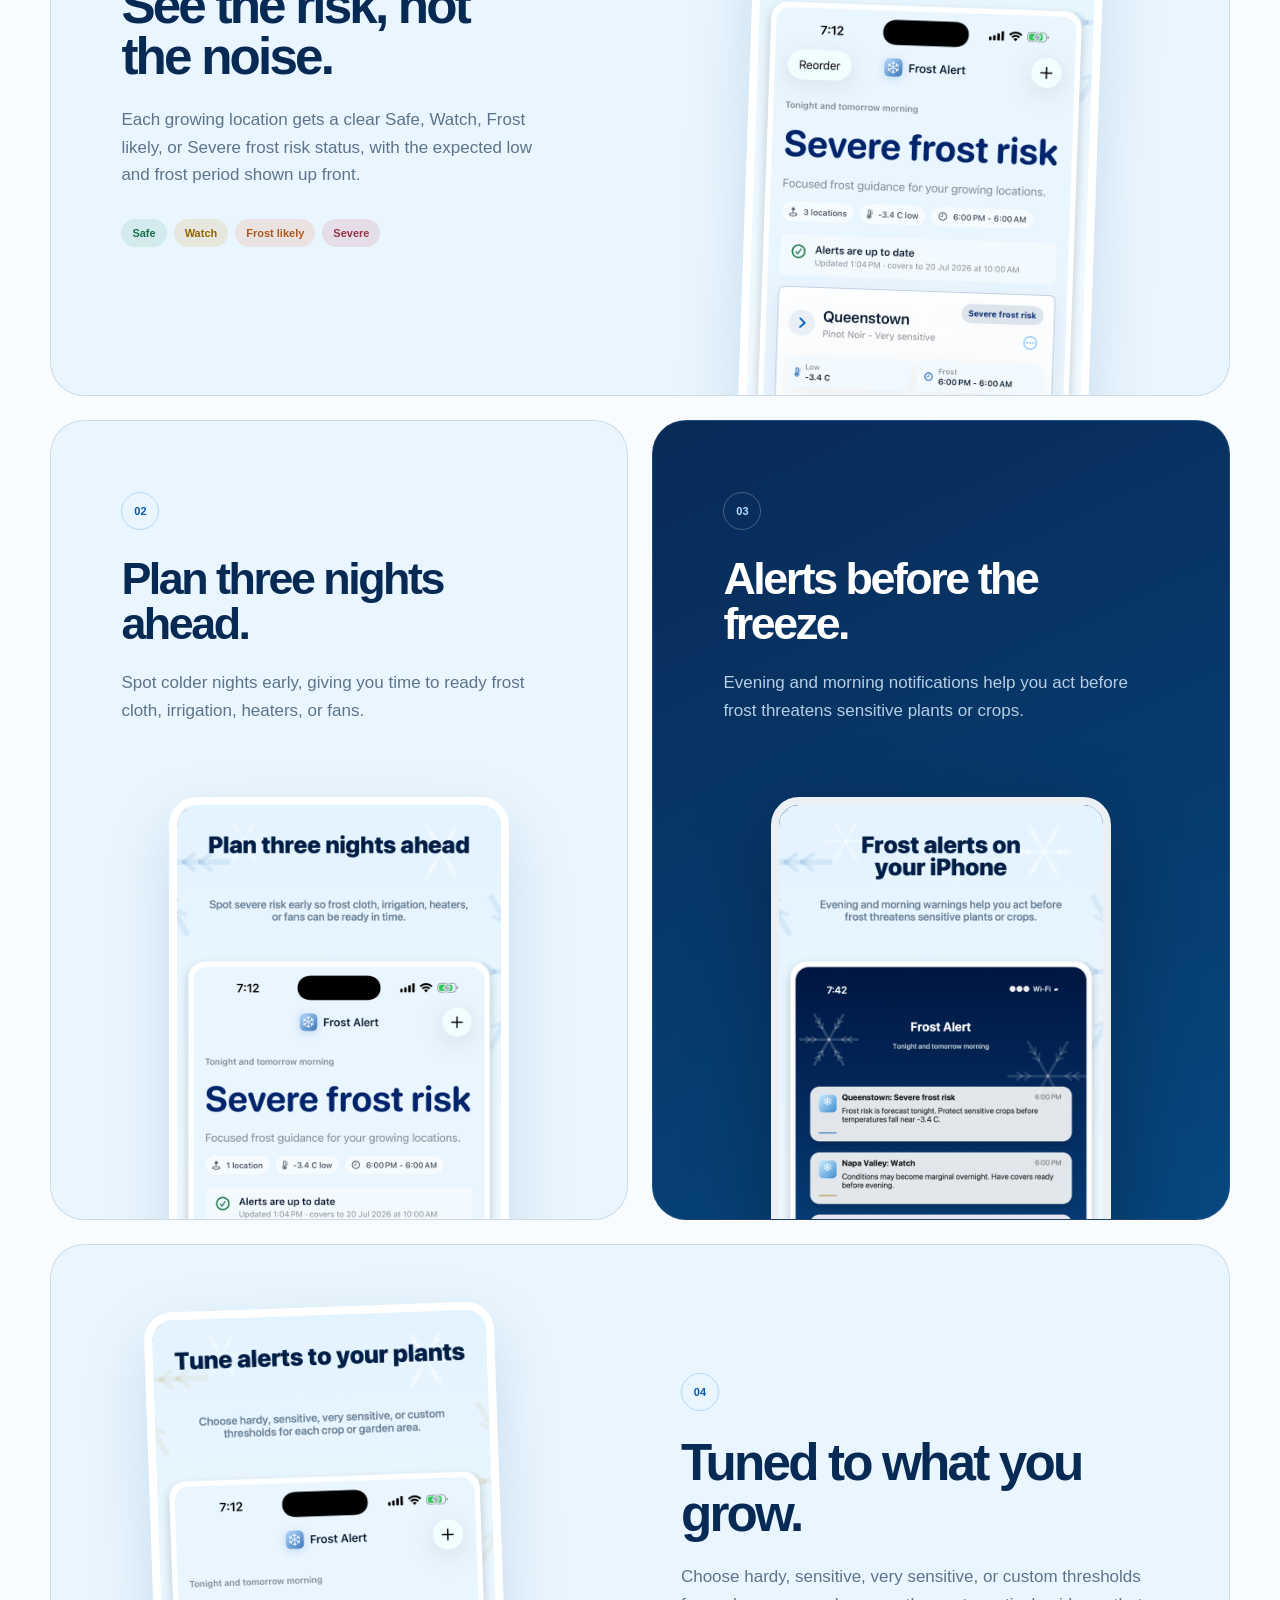
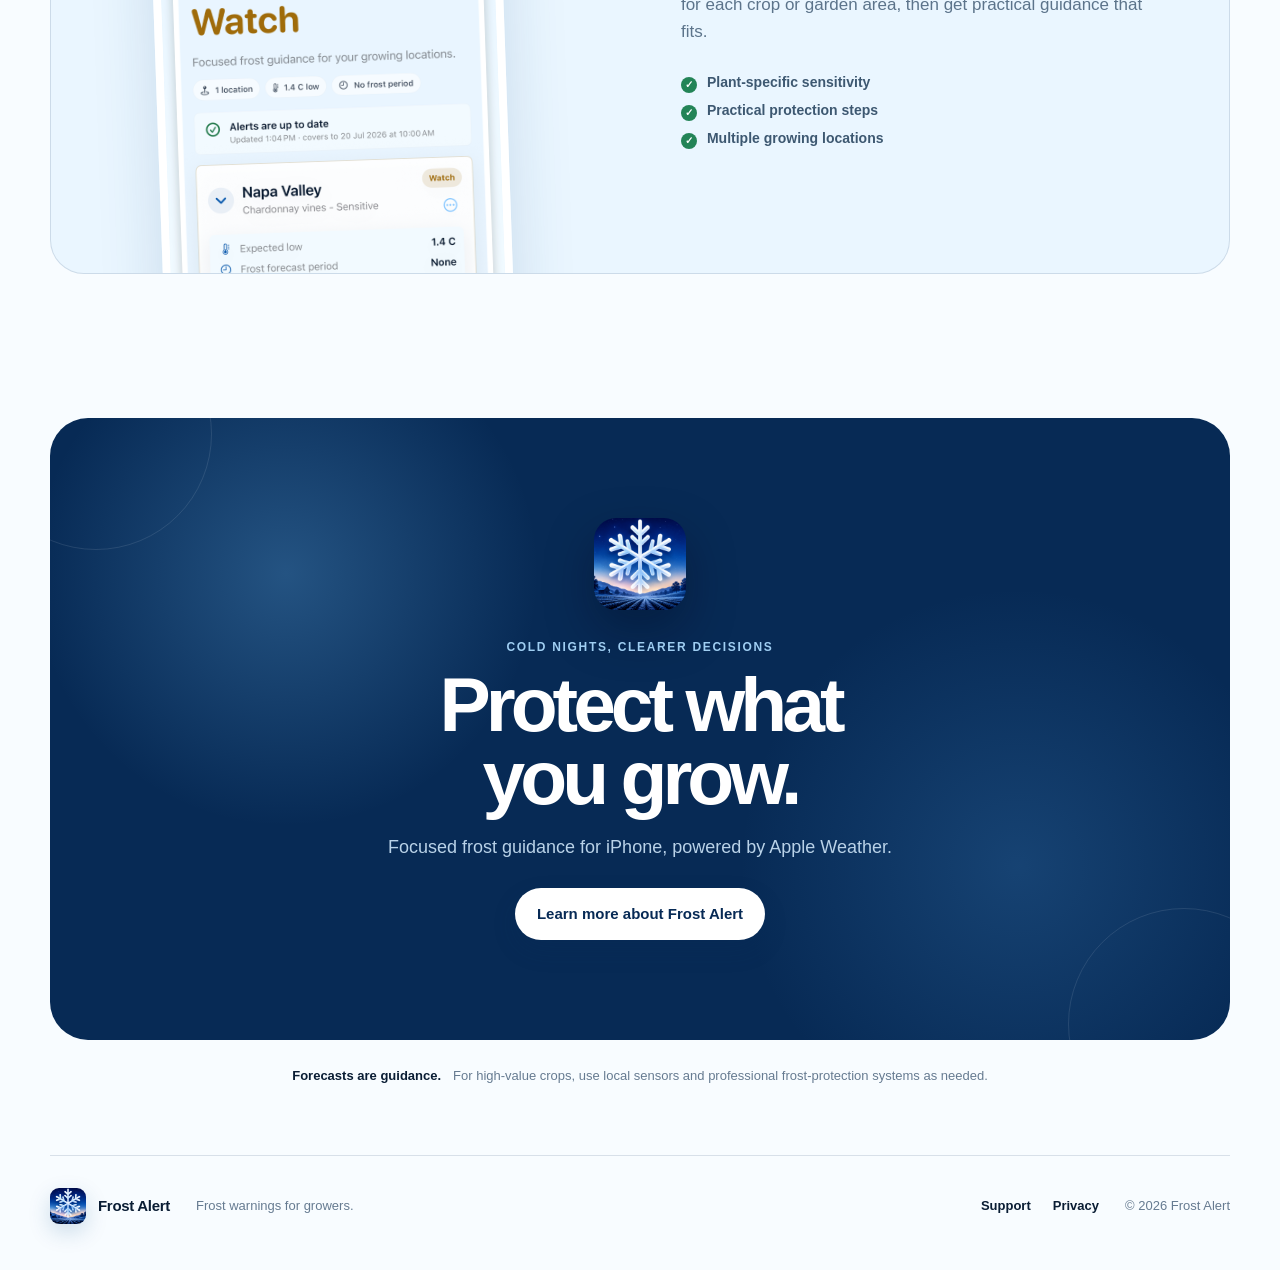
==== commit fda98ba8: "Preserve marketing screenshot proportions" ====
--- a/docs/index.html
+++ b/docs/index.html
@@ -12,7 +12,7 @@
   <meta property="og:url" content="https://nhcottier.github.io/frost-alert/">
   <meta property="og:image" content="https://nhcottier.github.io/frost-alert/assets/screenshots/frost-risk-dashboard.png">
   <link rel="icon" href="assets/frost-alert-icon.png">
-  <link rel="stylesheet" href="styles.css?v=4">
+  <link rel="stylesheet" href="styles.css?v=5">
 </head>
 <body>
   <header class="site-header">
--- a/docs/styles.css
+++ b/docs/styles.css
@@ -285,15 +285,17 @@
 }
 
 .screen-card img {
+  display: block;
   width: 100%;
+  height: auto;
+  object-fit: contain;
 }
 
 .screen-card-front {
   top: 4px;
   left: 15%;
   z-index: 2;
-  width: min(310px, 57%);
-  height: 608px;
+  width: min(286px, 53%);
   transform: rotate(-4deg);
 }
 
@@ -305,8 +307,7 @@
   top: 80px;
   right: 0;
   z-index: 1;
-  width: min(278px, 50%);
-  height: 540px;
+  width: min(248px, 46%);
   transform: rotate(7deg);
 }
 
@@ -536,6 +537,8 @@
 .feature-visual img {
   position: absolute;
   width: 350px;
+  height: auto;
+  object-fit: contain;
   border: 8px solid white;
   border-radius: 28px 28px 0 0;
   box-shadow: 0 26px 64px rgba(23, 83, 130, 0.16);
@@ -978,15 +981,13 @@
 
   .screen-card-front {
     left: 7%;
-    width: 58%;
-    height: 480px;
+    width: 53%;
   }
 
   .screen-card-back {
     top: 66px;
     right: 8px;
-    width: 52%;
-    height: 420px;
+    width: 46%;
   }
 
   .risk-chip-watch { top: 9%; }
@@ -1161,9 +1162,6 @@
     border-radius: 25px;
   }
 
-  .screen-card-front { height: 410px; }
-  .screen-card-back { height: 360px; }
-
   .risk-chip {
     padding: 9px 12px;
     font-size: 11px;
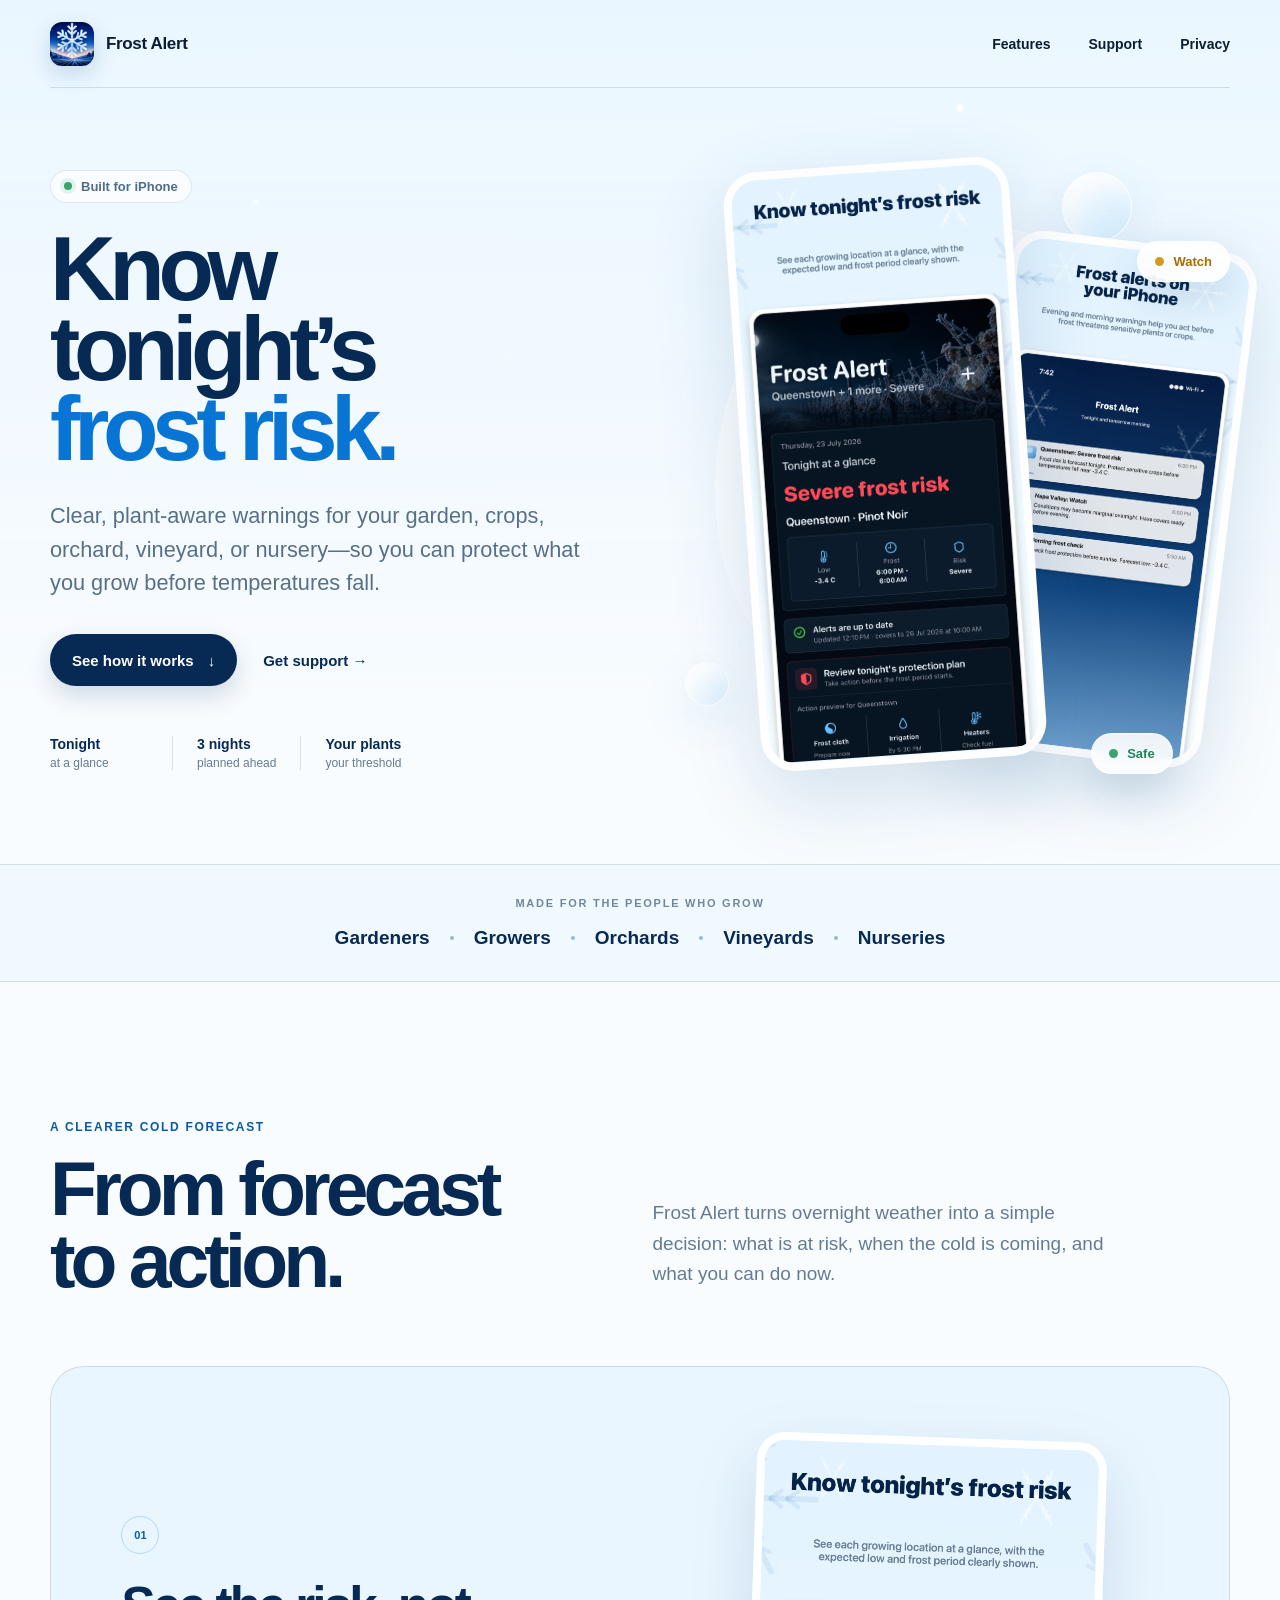
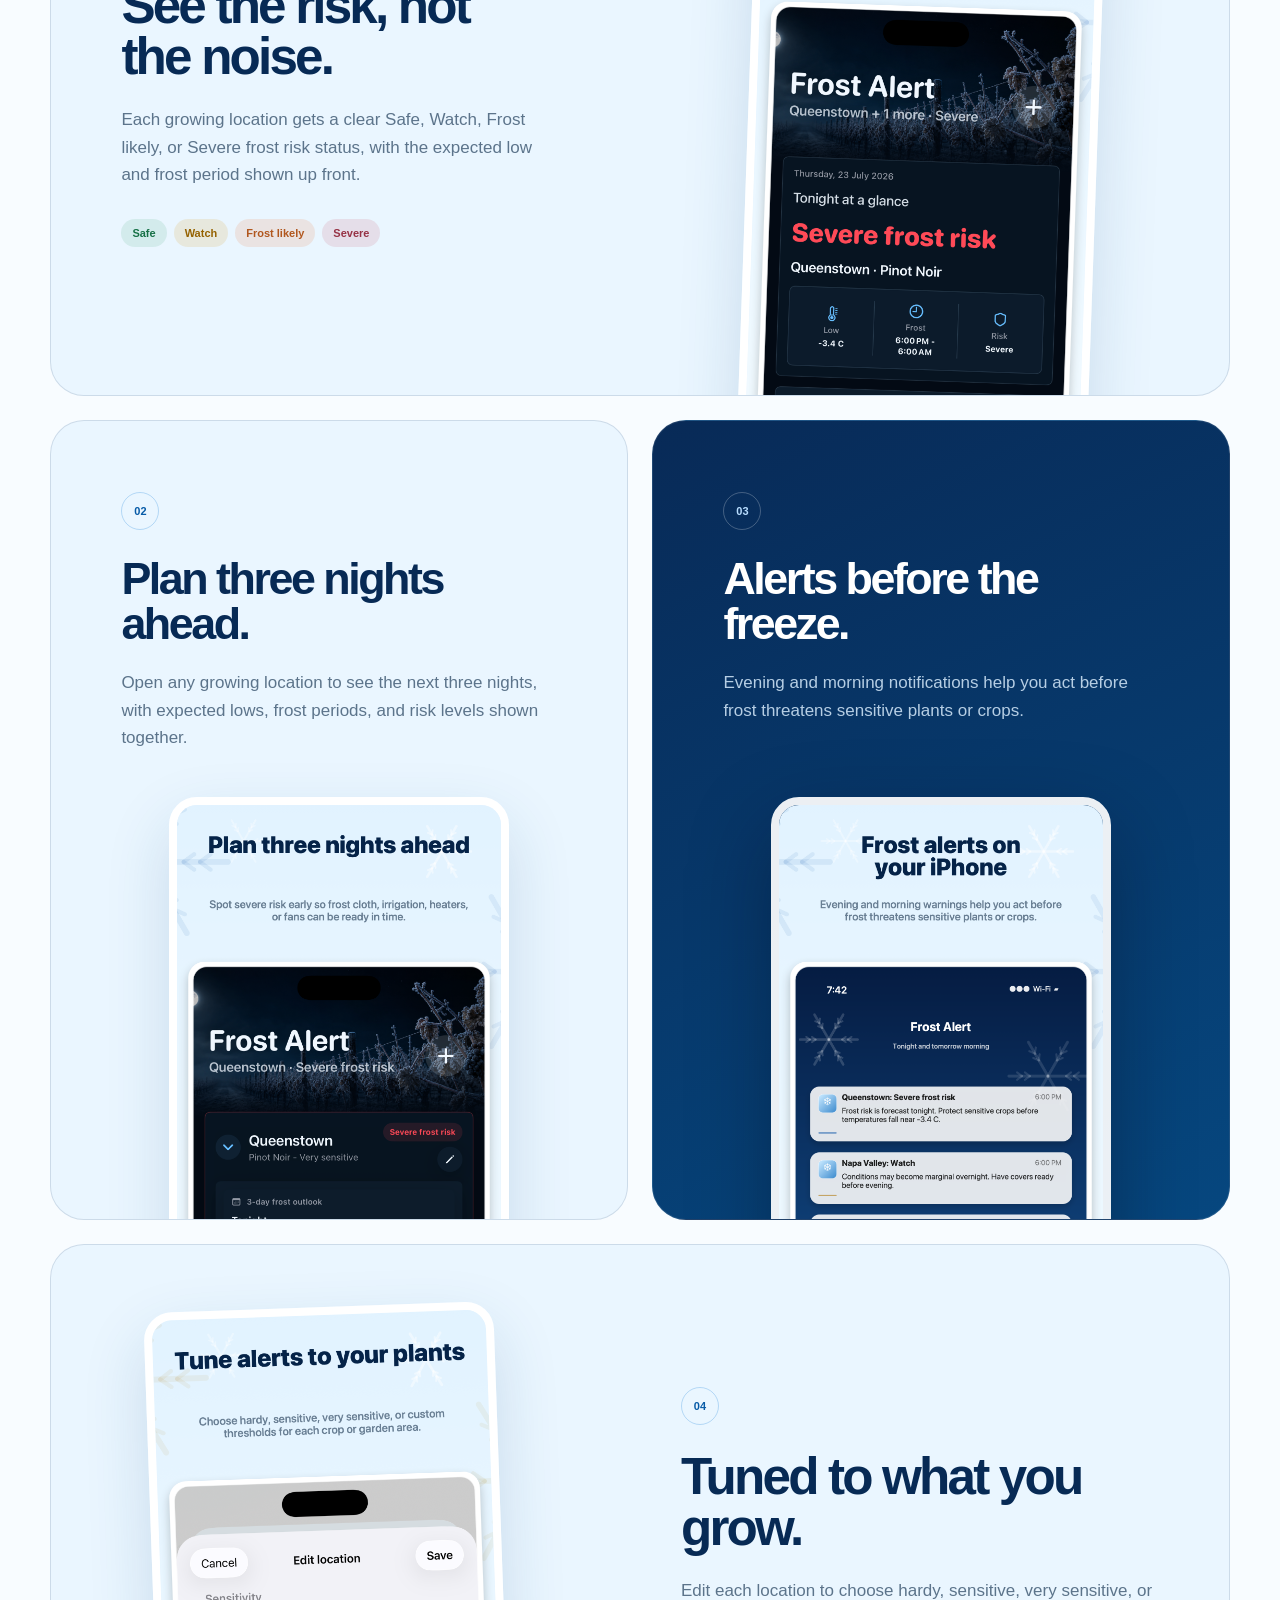
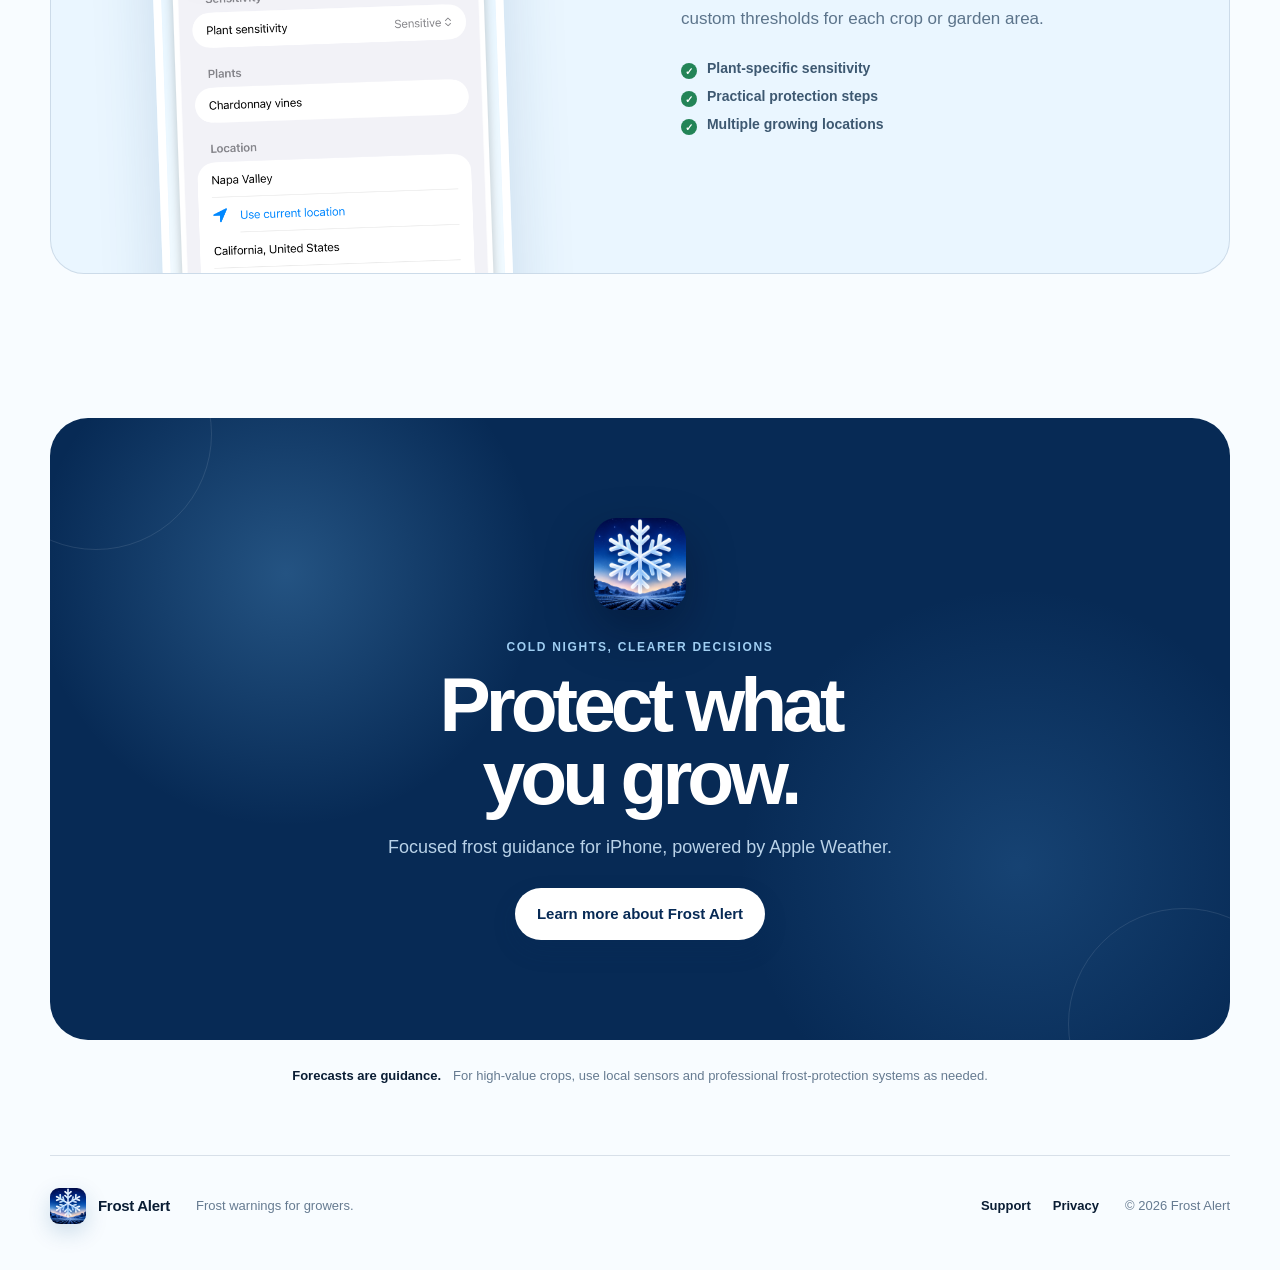
==== commit 9effaa77: "Update Frost Alert website screenshots" ====
--- a/docs/index.html
+++ b/docs/index.html
@@ -12,7 +12,7 @@
   <meta property="og:url" content="https://nhcottier.github.io/frost-alert/">
   <meta property="og:image" content="https://nhcottier.github.io/frost-alert/assets/screenshots/frost-risk-dashboard.png">
   <link rel="icon" href="assets/frost-alert-icon.png">
-  <link rel="stylesheet" href="styles.css?v=5">
+  <link rel="stylesheet" href="styles.css?v=6">
 </head>
 <body>
   <header class="site-header">
@@ -91,10 +91,10 @@
           <div class="feature-copy">
             <span class="feature-number">02</span>
             <h3>Plan three nights ahead.</h3>
-            <p>Spot colder nights early, giving you time to ready frost cloth, irrigation, heaters, or fans.</p>
+            <p>Open any growing location to see the next three nights, with expected lows, frost periods, and risk levels shown together.</p>
           </div>
           <div class="feature-visual visual-outlook">
-            <img src="assets/screenshots/three-day-outlook.png" alt="Three-night frost outlook for a vineyard location" loading="lazy" width="739" height="1600">
+            <img src="assets/screenshots/three-day-outlook.png" alt="Expanded Queenstown location showing a three-night frost outlook" loading="lazy" width="739" height="1600">
           </div>
         </article>
 
@@ -114,7 +114,7 @@
         <div class="feature-copy">
           <span class="feature-number">04</span>
           <h3>Tuned to what you grow.</h3>
-          <p>Choose hardy, sensitive, very sensitive, or custom thresholds for each crop or garden area, then get practical guidance that fits.</p>
+          <p>Edit each location to choose hardy, sensitive, very sensitive, or custom thresholds for each crop or garden area.</p>
           <ul class="check-list">
             <li>Plant-specific sensitivity</li>
             <li>Practical protection steps</li>
@@ -122,7 +122,7 @@
           </ul>
         </div>
         <div class="feature-visual visual-plants">
-          <img src="assets/screenshots/frost-alerts.png" alt="Plant sensitivity settings and tailored frost alerts" loading="lazy" width="739" height="1600">
+          <img src="assets/screenshots/frost-alerts.png" alt="Edit location screen showing plant sensitivity tuning" loading="lazy" width="739" height="1600">
         </div>
       </div>
     </section>
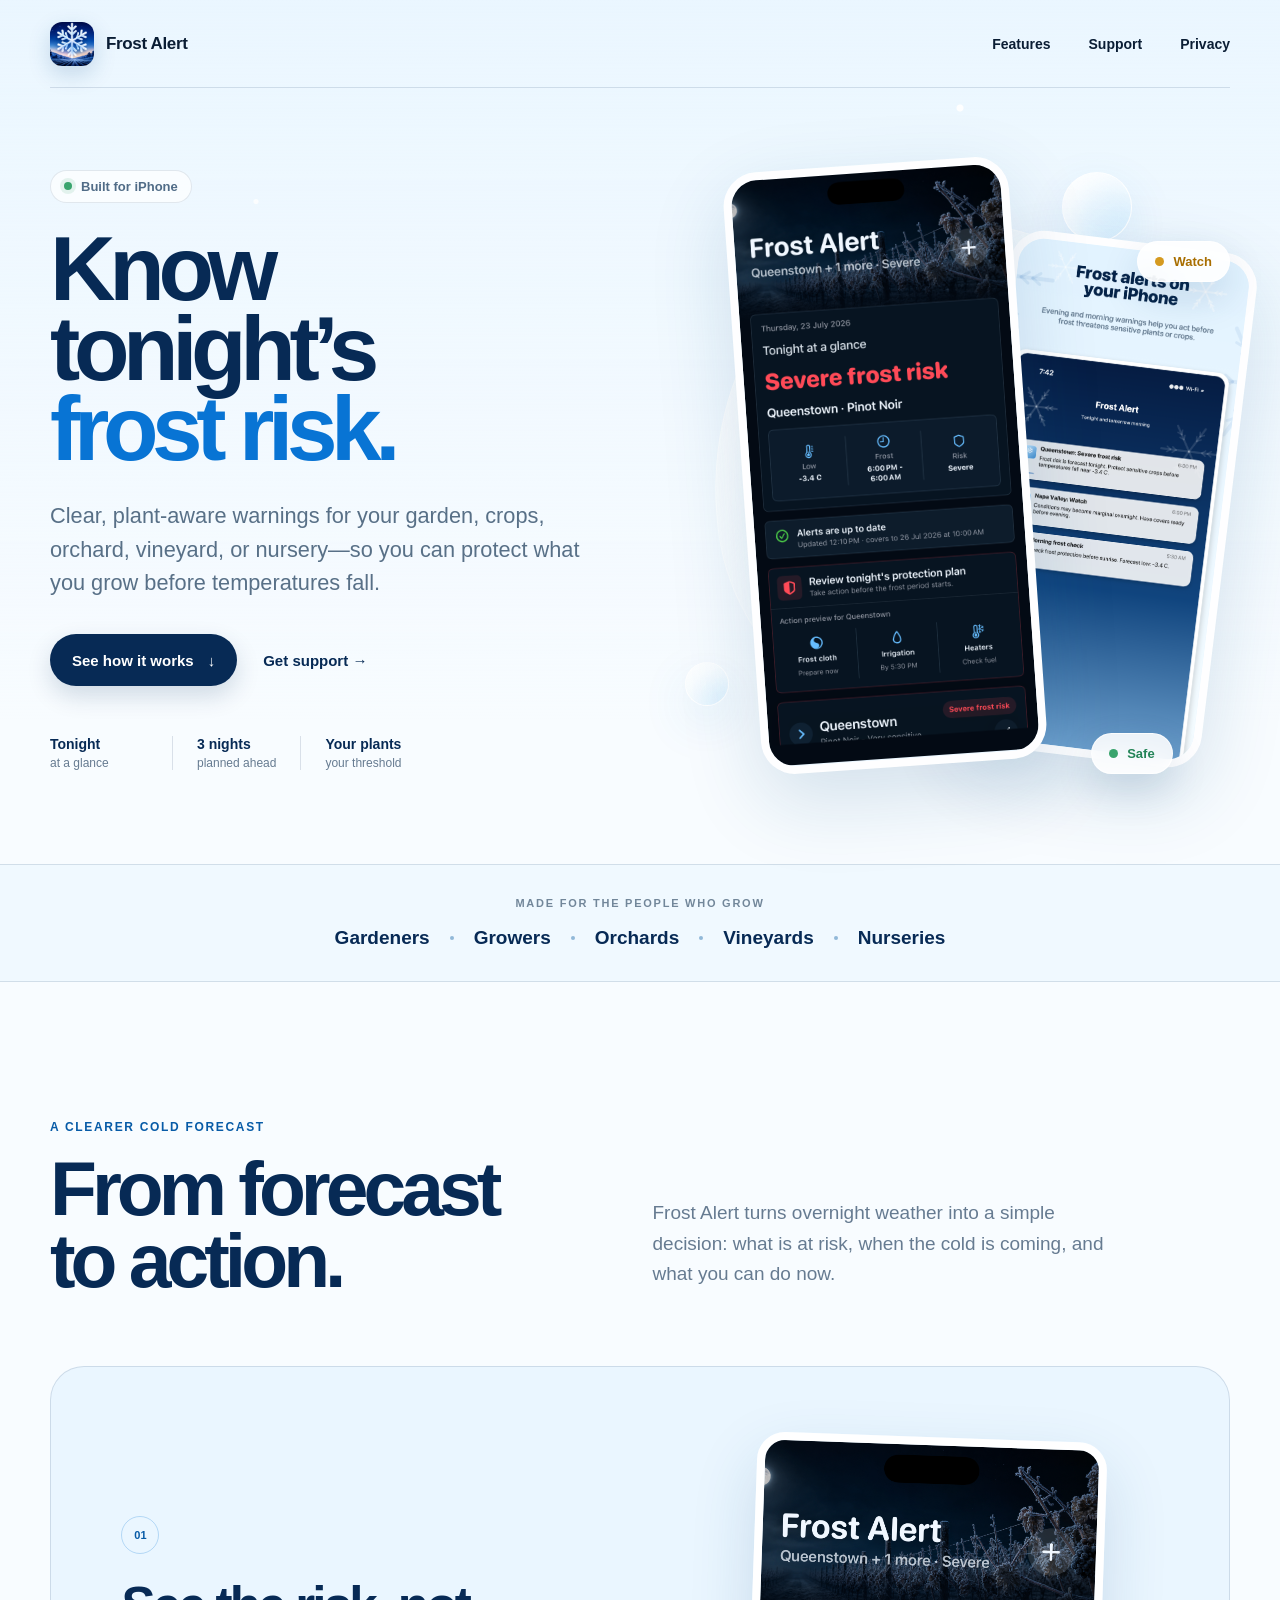
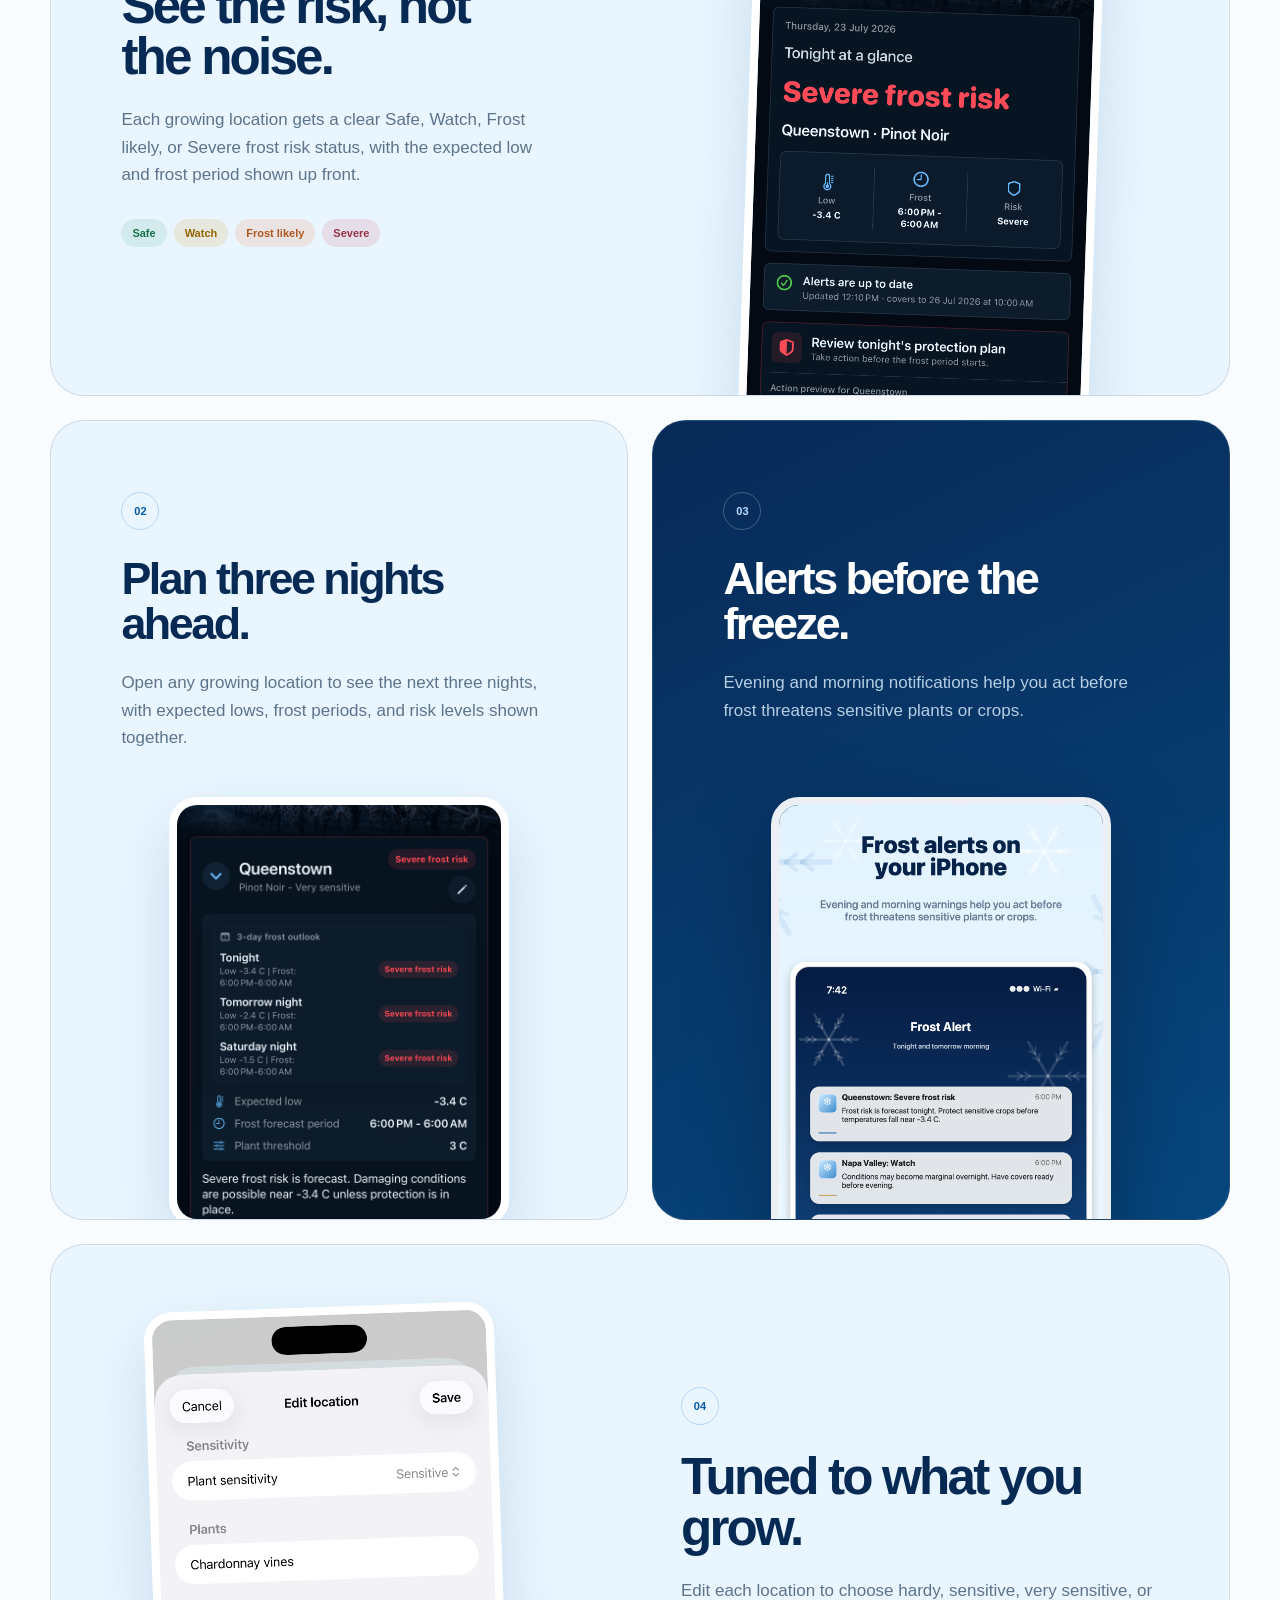
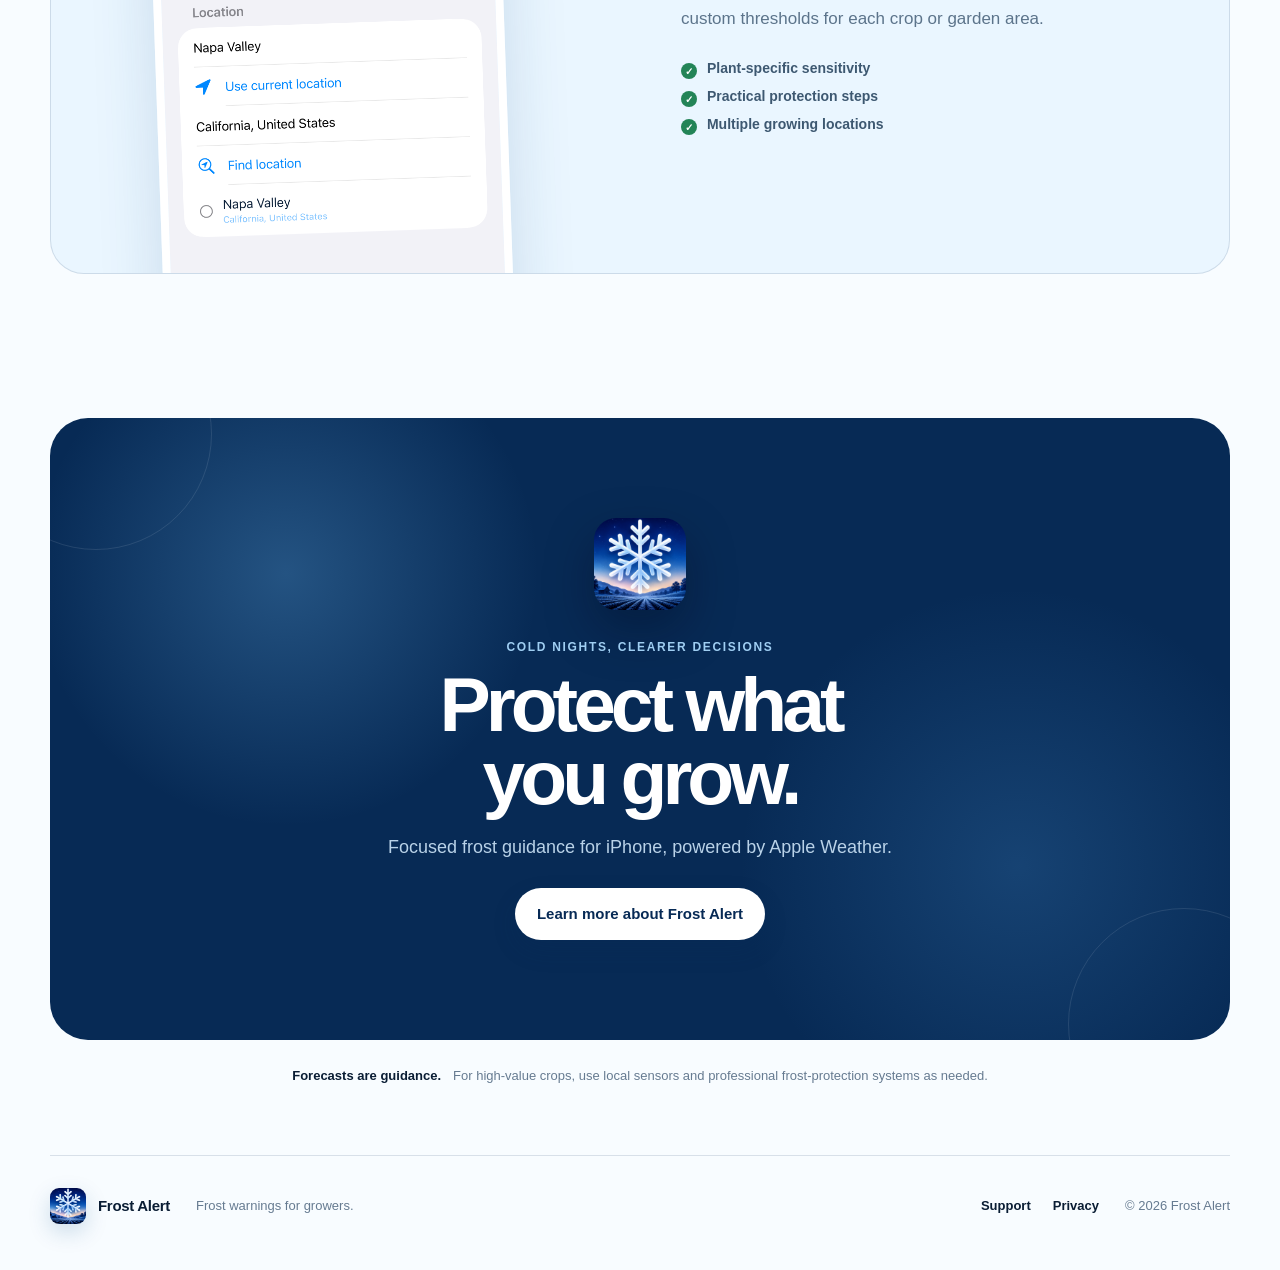
==== commit 7223e843: "Improve website three-night screenshot" ====
--- a/docs/index.html
+++ b/docs/index.html
@@ -12,7 +12,7 @@
   <meta property="og:url" content="https://nhcottier.github.io/frost-alert/">
   <meta property="og:image" content="https://nhcottier.github.io/frost-alert/assets/screenshots/frost-risk-dashboard.png">
   <link rel="icon" href="assets/frost-alert-icon.png">
-  <link rel="stylesheet" href="styles.css?v=6">
+  <link rel="stylesheet" href="styles.css?v=8">
 </head>
 <body>
   <header class="site-header">
@@ -51,7 +51,7 @@
           <img src="assets/screenshots/frost-notifications.png" alt="Frost Alert evening and morning notifications on iPhone" width="739" height="1600">
         </figure>
         <figure class="screen-card screen-card-front">
-          <img src="assets/screenshots/frost-risk-dashboard.png" alt="Frost Alert dashboard showing severe, watch, and safe frost risk levels" width="739" height="1600">
+          <img src="assets/screenshots/frost-risk-dashboard.png" alt="Frost Alert dashboard showing severe, watch, and safe frost risk levels" width="1320" height="2868">
         </figure>
         <div class="risk-chip risk-chip-watch"><span></span> Watch</div>
         <div class="risk-chip risk-chip-safe"><span></span> Safe</div>
@@ -82,7 +82,7 @@
           </div>
         </div>
         <div class="feature-visual visual-dashboard">
-          <img src="assets/screenshots/frost-risk-dashboard.png" alt="Dashboard showing frost risk across three growing locations" loading="lazy" width="739" height="1600">
+          <img src="assets/screenshots/frost-risk-dashboard.png" alt="Dashboard showing frost risk across three growing locations" loading="lazy" width="1320" height="2868">
         </div>
       </div>
 
@@ -94,7 +94,7 @@
             <p>Open any growing location to see the next three nights, with expected lows, frost periods, and risk levels shown together.</p>
           </div>
           <div class="feature-visual visual-outlook">
-            <img src="assets/screenshots/three-day-outlook.png" alt="Expanded Queenstown location showing a three-night frost outlook" loading="lazy" width="739" height="1600">
+            <img src="assets/screenshots/three-day-outlook.png" alt="Expanded Queenstown location showing a three-night frost outlook" loading="lazy" width="1320" height="2868">
           </div>
         </article>
 
@@ -122,7 +122,7 @@
           </ul>
         </div>
         <div class="feature-visual visual-plants">
-          <img src="assets/screenshots/frost-alerts.png" alt="Edit location screen showing plant sensitivity tuning" loading="lazy" width="739" height="1600">
+          <img src="assets/screenshots/frost-alerts.png" alt="Edit location screen showing plant sensitivity tuning" loading="lazy" width="1320" height="2868">
         </div>
       </div>
     </section>
--- a/docs/styles.css
+++ b/docs/styles.css
@@ -586,6 +586,13 @@
   transform: translateX(-50%);
 }
 
+.visual-outlook img {
+  height: 430px;
+  object-fit: cover;
+  object-position: 50% 45%;
+  border-radius: 28px;
+}
+
 .feature-story-dark {
   border-color: rgba(255, 255, 255, 0.1);
   background: linear-gradient(155deg, #082a57, #06477f);
